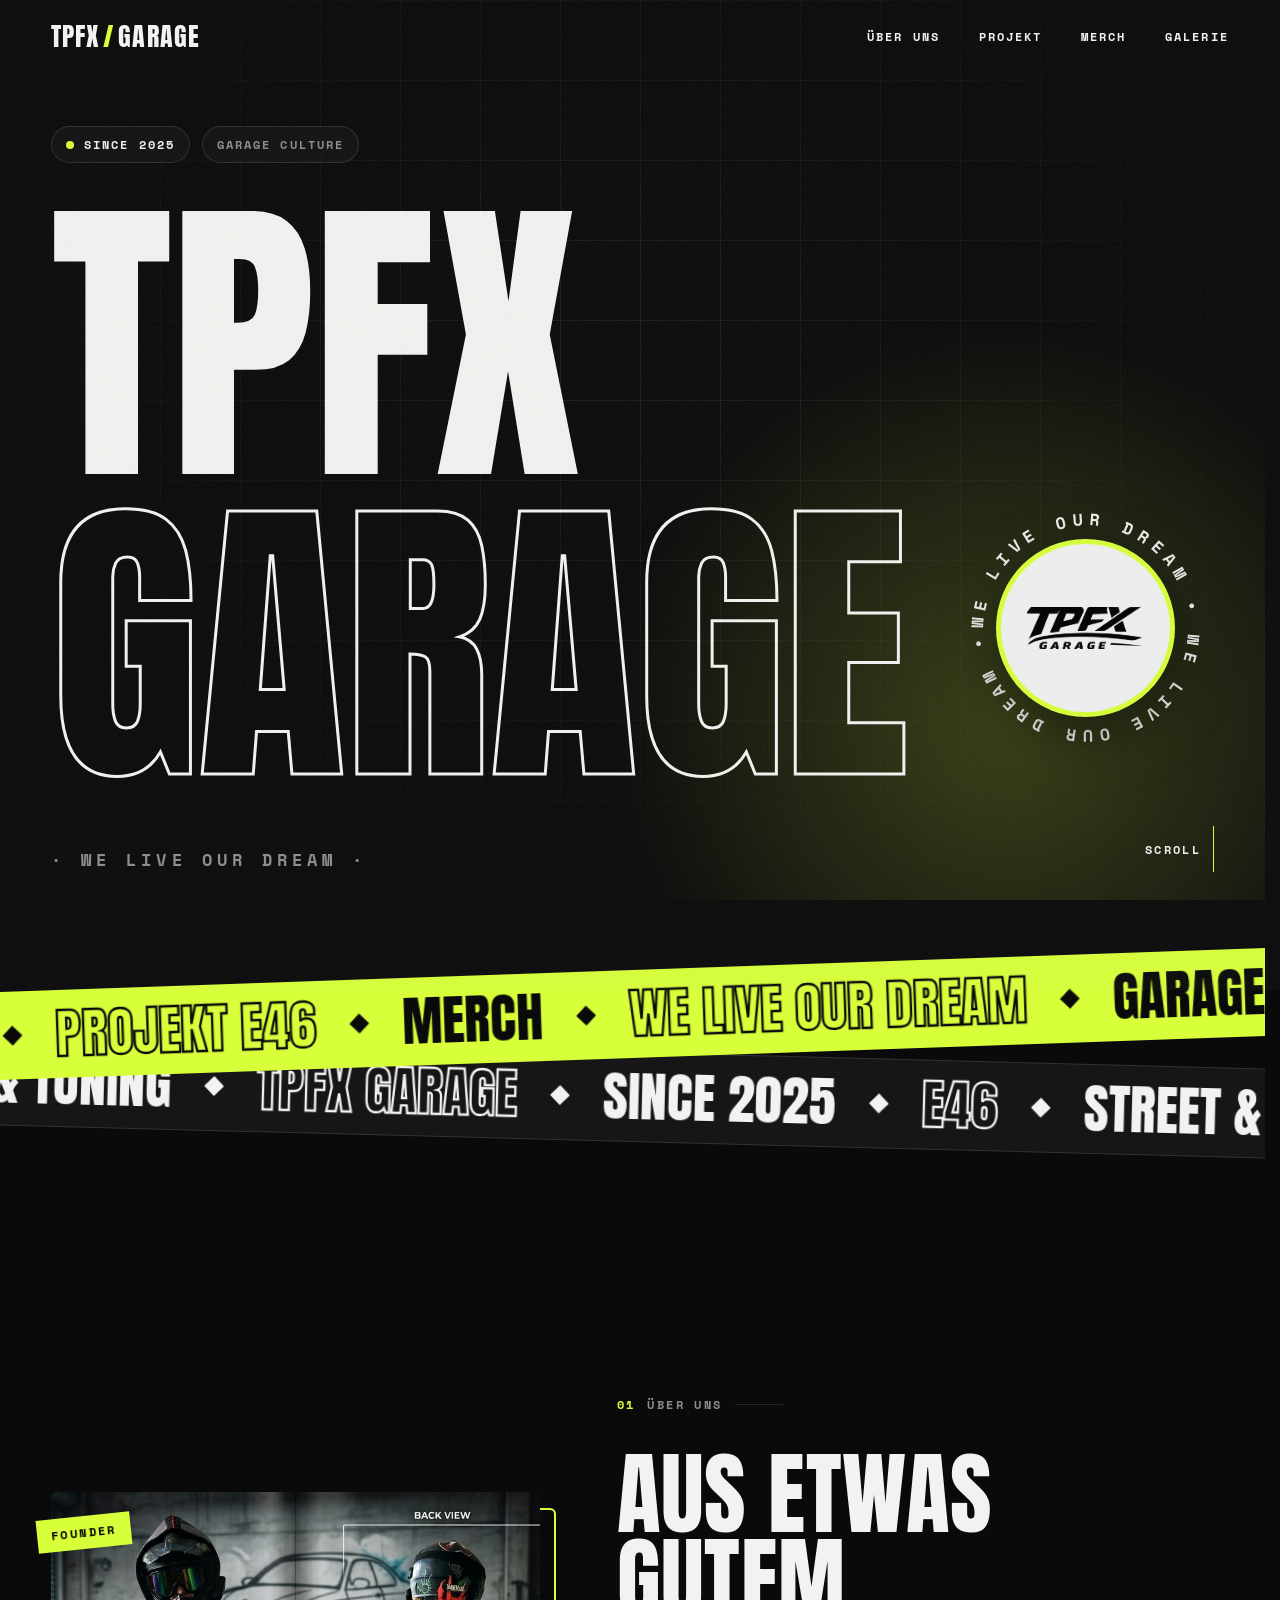
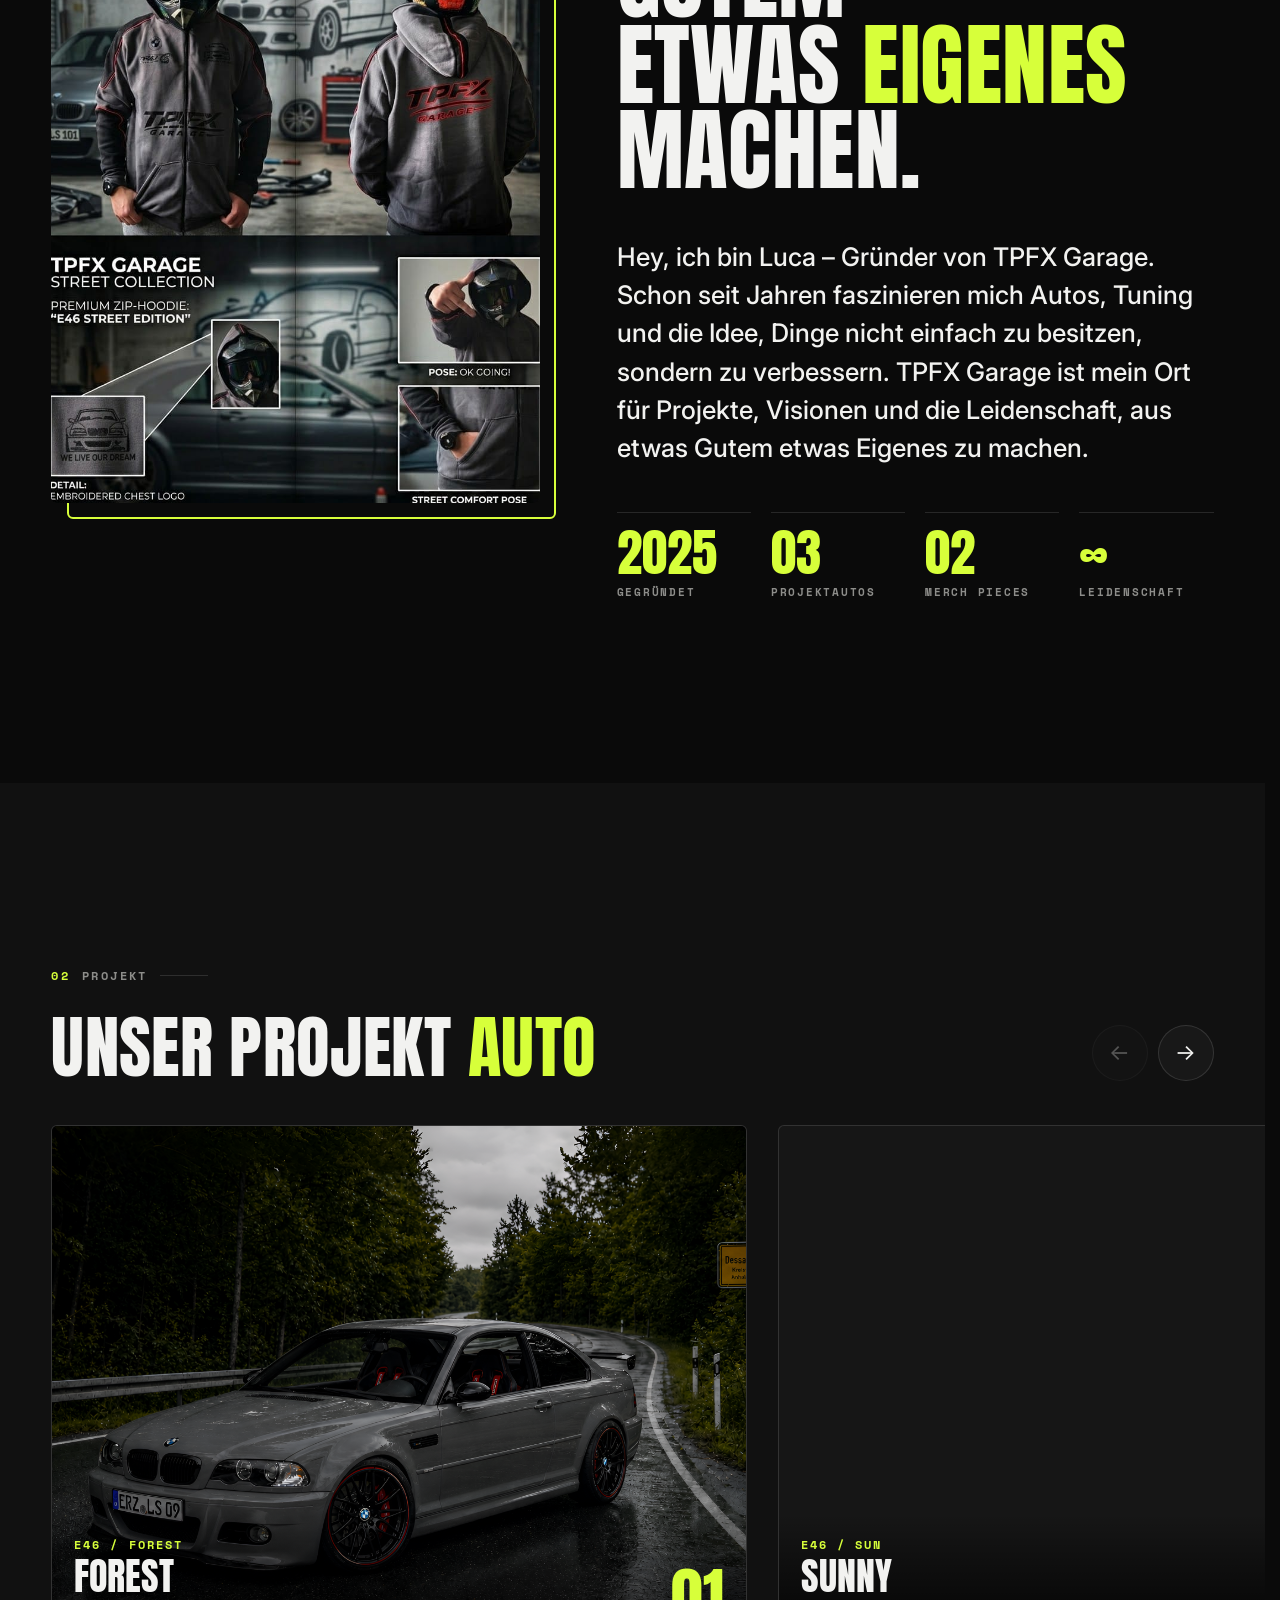
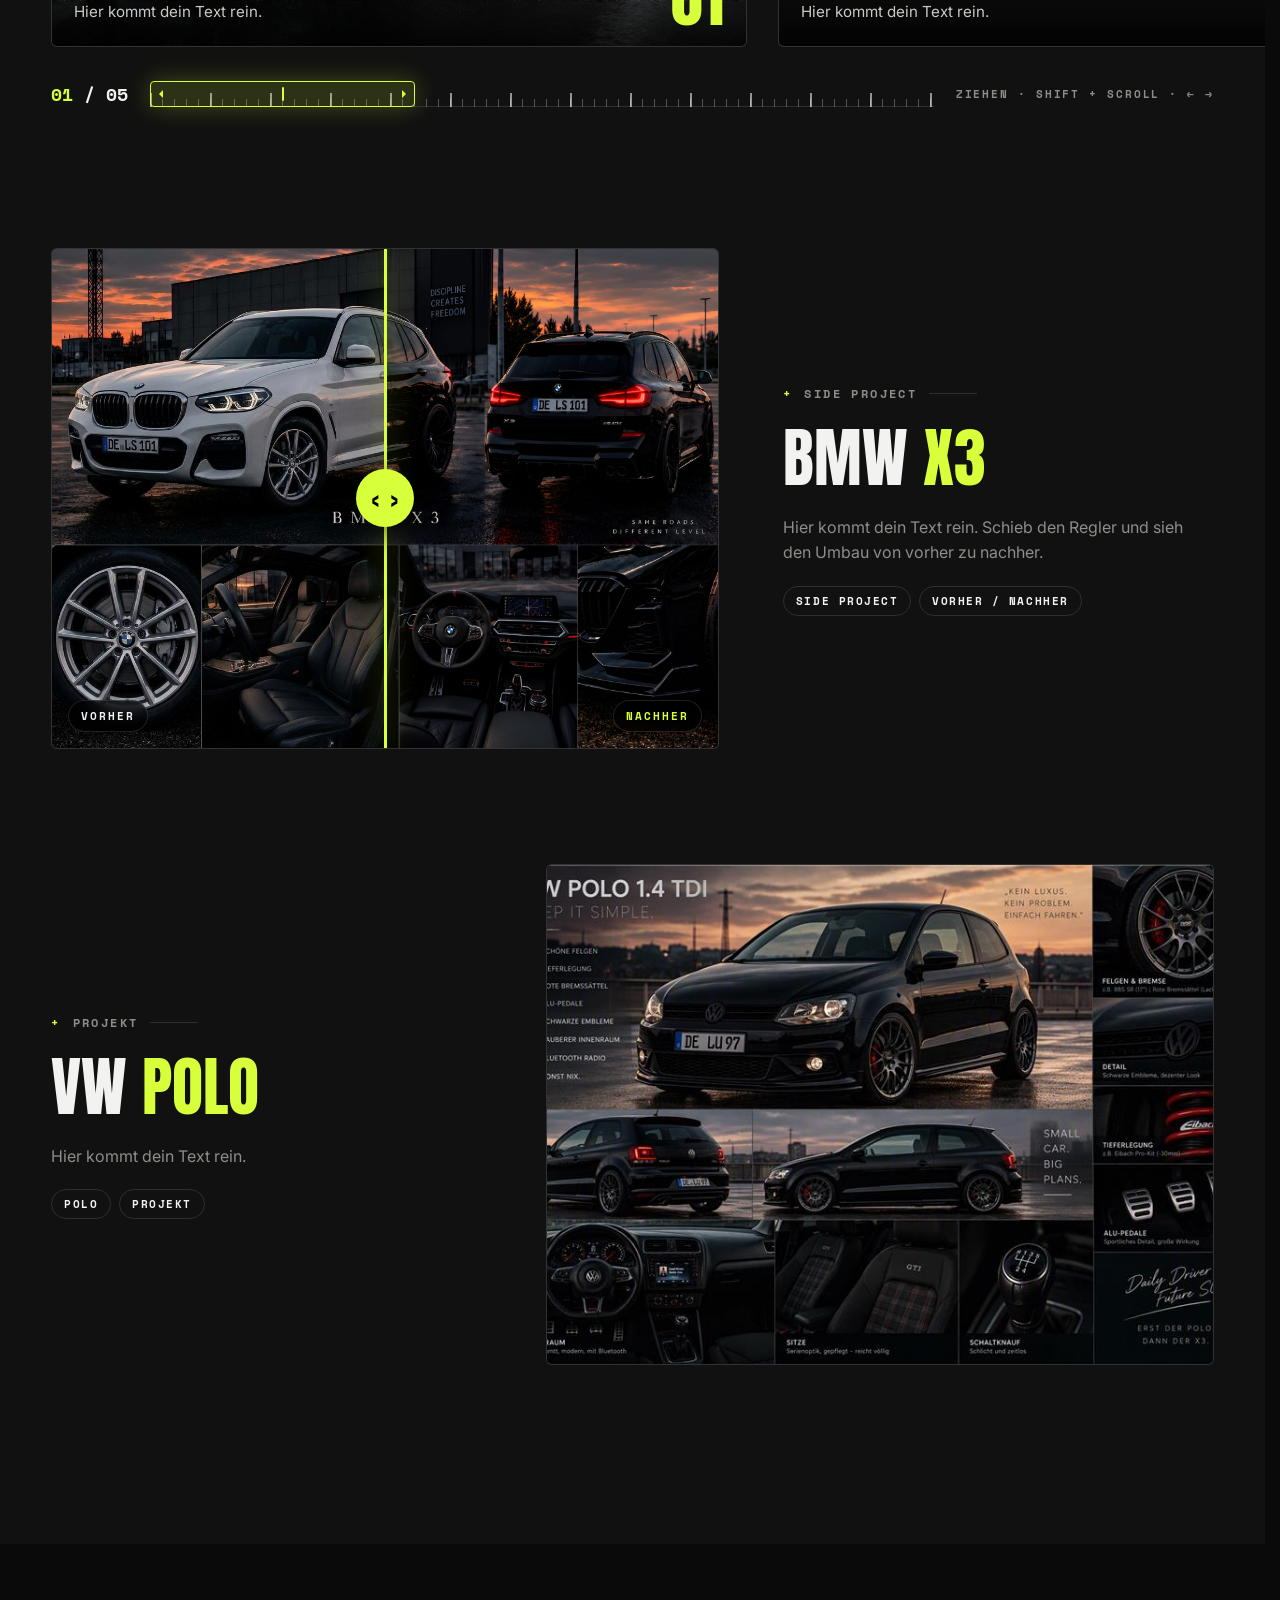
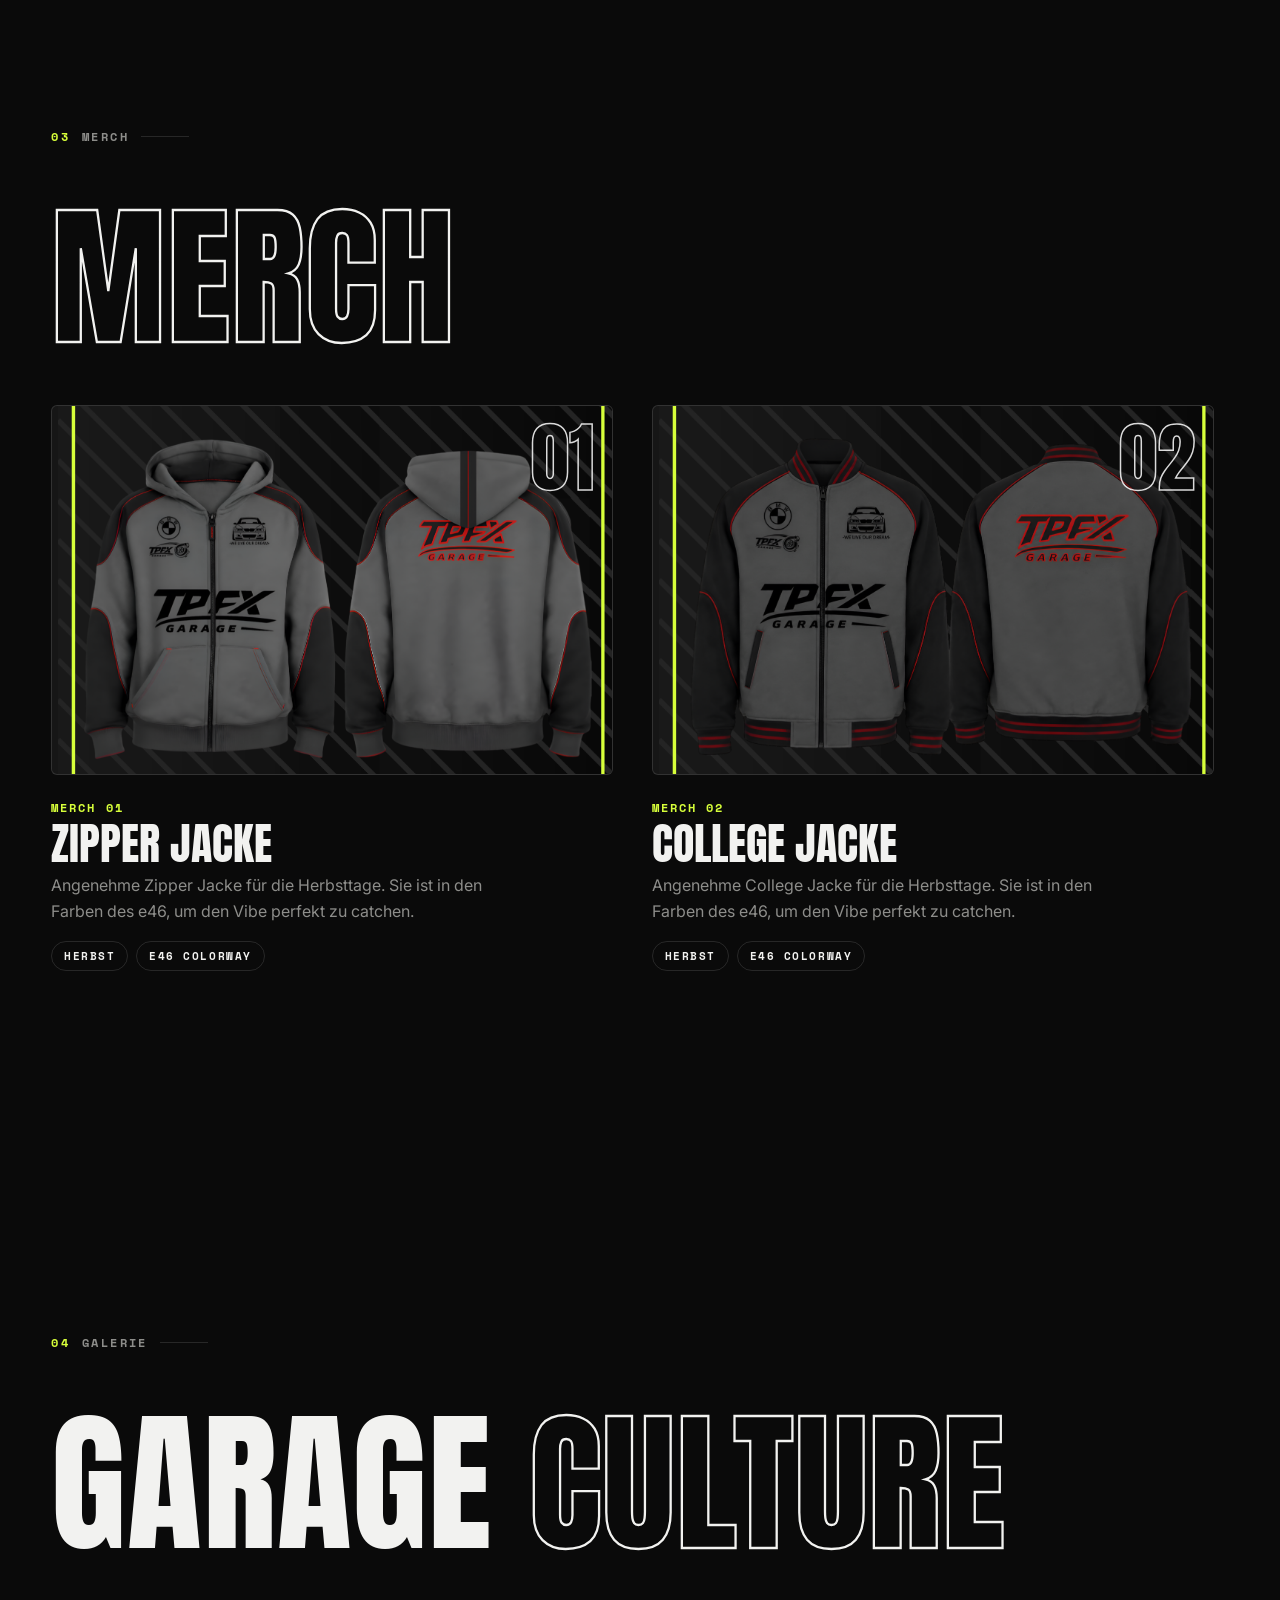
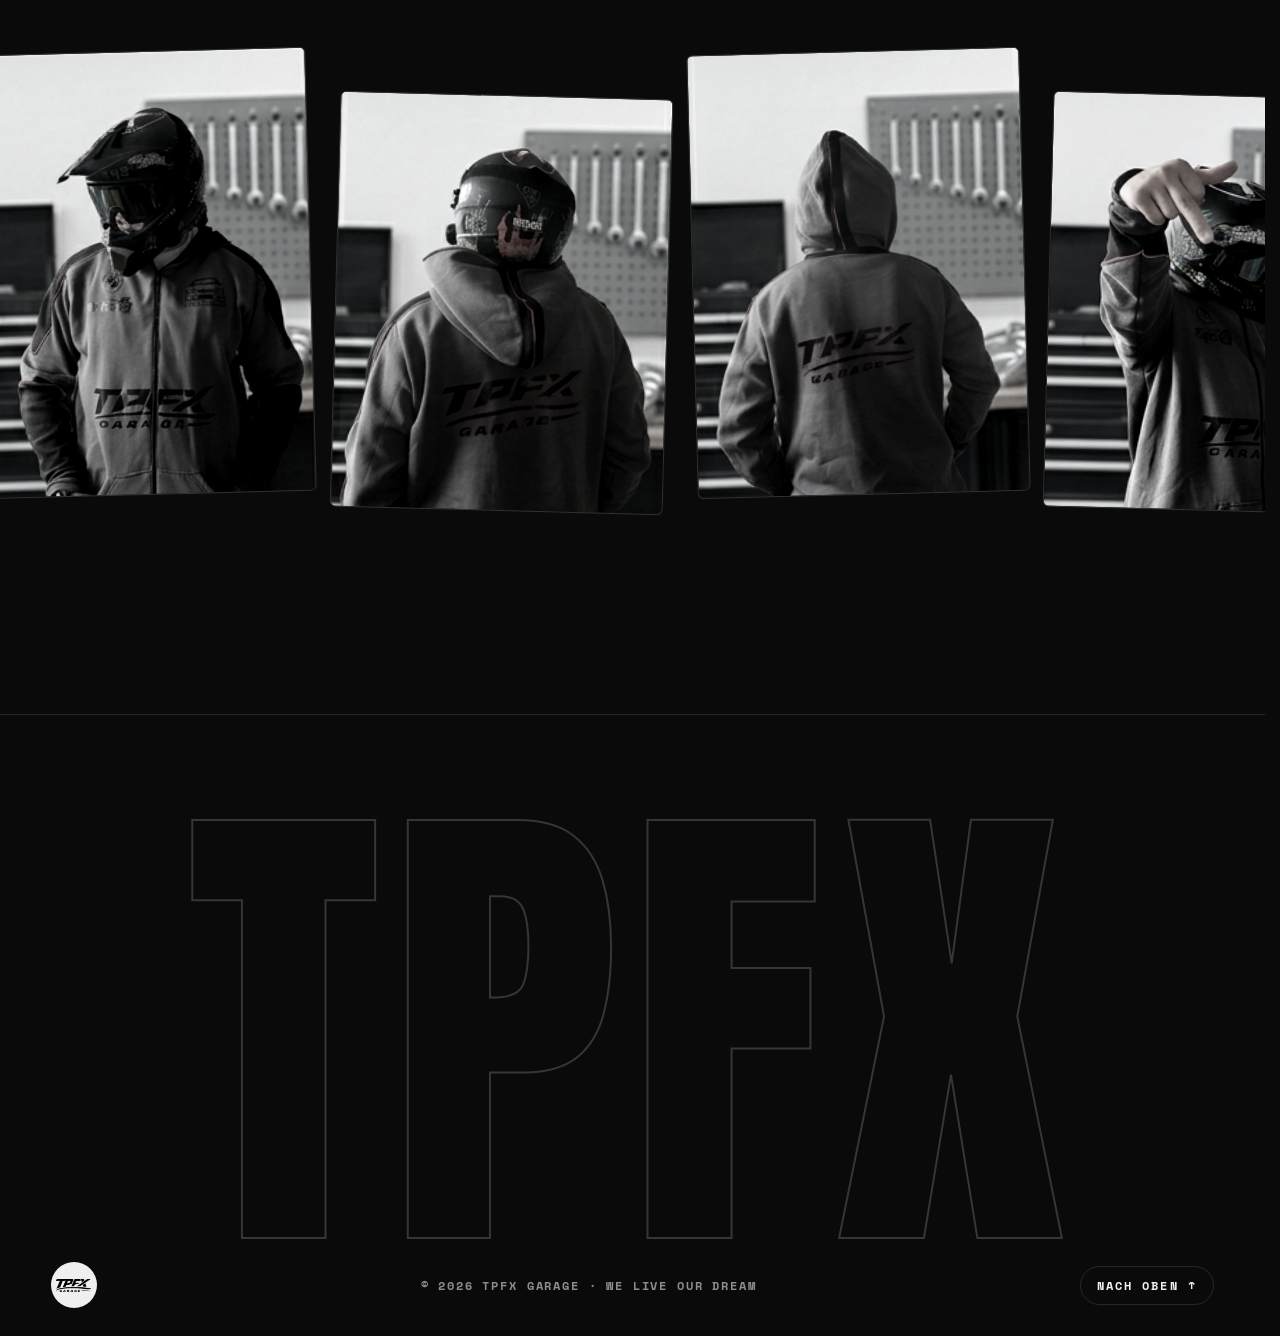
==== index.html @ 73a6168e "Add files via upload" ====
<!doctype html>
<html lang="de">
<head>
  <meta charset="utf-8">
  <meta name="viewport" content="width=device-width, initial-scale=1">
  <title>TPFX Garage</title>
  <meta name="description" content="TPFX Garage – Projektauto, Merch und Garage Culture.">
  <meta name="theme-color" content="#0a0a0a">
  <link rel="icon" href="images/TPFX_GARAGE_Black1.png">

  <script>document.documentElement.classList.add('js', 'lock');</script>
  <noscript><style>.loader{display:none!important}</style></noscript>

  <link rel="preconnect" href="https://fonts.googleapis.com">
  <link rel="preconnect" href="https://fonts.gstatic.com" crossorigin>
  <link href="https://fonts.googleapis.com/css2?family=Anton&family=Inter:wght@400;500;600;700&family=Space+Mono:wght@400;700&display=swap" rel="stylesheet">
  <link rel="stylesheet" href="style.css">
</head>
<body>

  <!-- LOADER -->
  <div class="loader" id="loader" aria-hidden="true">
    <div class="loader__inner">
      <span class="loader__word">TPFX</span>
      <span class="loader__count" id="loaderCount">00</span>
    </div>
    <div class="loader__bar"><i id="loaderBar"></i></div>
  </div>

  <div class="grain" aria-hidden="true"></div>
  <div class="scroll-progress" aria-hidden="true"><i id="scrollBar"></i></div>
  <div class="cursor" id="cursor" aria-hidden="true"><span></span></div>

  <!-- NAV -->
  <header class="nav" id="nav">
    <a class="nav__logo" href="#top">TPFX<em>/</em>Garage</a>
    <nav class="nav__links" aria-label="Hauptnavigation">
      <a href="#about">Über uns</a>
      <a href="#projekt">Projekt</a>
      <a href="#merch">Merch</a>
      <a href="#galerie">Galerie</a>
    </nav>
    <button class="nav__burger" id="burger" type="button" aria-label="Menü" aria-expanded="false">
      <span></span><span></span>
    </button>
  </header>

  <div class="menu" id="menu" aria-hidden="true">
    <a href="#about">Über uns</a>
    <a href="#projekt">Projekt</a>
    <a href="#merch">Merch</a>
    <a href="#galerie">Galerie</a>
  </div>

  <main>

    <!-- HERO -->
    <section class="hero" id="top">
      <div class="hero__bg" aria-hidden="true">
        <div class="hero__glow"></div>
        <div class="hero__grid"></div>
      </div>

      <div class="hero__top" data-in style="--d:.0">
        <span class="tag"><i></i>Since 2025</span>
        <span class="tag tag--ghost">Garage Culture</span>
      </div>

      <h1 class="hero__title" aria-label="TPFX Garage">
        <span class="line"><span class="word" data-split>TPFX</span></span>
        <span class="line line--outline"><span class="word" data-split>Garage</span></span>
      </h1>

      <div class="hero__badge" data-in style="--d:.35">
        <div class="hero__ring" aria-hidden="true">
          <svg viewBox="0 0 200 200">
            <defs><path id="circ" d="M100,100 m-80,0 a80,80 0 1,1 160,0 a80,80 0 1,1 -160,0"/></defs>
            <text><textPath href="#circ" textLength="496" lengthAdjust="spacing">WE LIVE OUR DREAM • WE LIVE OUR DREAM • </textPath></text>
          </svg>
        </div>
        <div class="hero__logo"><img src="images/TPFX_GARAGE_Black1.png" alt="TPFX Garage Logo"></div>
      </div>

      <div class="hero__bottom" data-in style="--d:.5">
        <p class="hero__sub">· We live our dream ·</p>
        <a class="hero__scroll" href="#about"><span>Scroll</span><i></i></a>
      </div>
    </section>

    <!-- TEXT BANDS -->
    <section class="bands" aria-hidden="true">
      <div class="band band--a">
        <div class="mq" data-mq data-speed="1.1" data-dir="-1">
          <div class="mq__track"><div class="mq__group">
            <span>Garage Culture</span><i></i><span class="o">Projekt E46</span><i></i><span>Merch</span><i></i><span class="o">We live our dream</span><i></i>
          </div></div>
        </div>
      </div>
      <div class="band band--b">
        <div class="mq" data-mq data-speed="0.9" data-dir="1">
          <div class="mq__track"><div class="mq__group">
            <span class="o">TPFX Garage</span><i></i><span>Since 2025</span><i></i><span class="o">E46</span><i></i><span>Street &amp; Tuning</span><i></i>
          </div></div>
        </div>
      </div>
    </section>

    <!-- ABOUT -->
    <section class="section about" id="about">
      <div class="wrap about__grid">
        <div class="about__media reveal">
          <div class="about__img clip">
            <img src="images/AI-Profil.jpg" class="lb" data-group="about" alt="Founder Luca S." data-parallax>
          </div>
          <span class="about__sticker">Founder</span>
        </div>

        <div class="about__text">
          <p class="eyebrow reveal"><span>01</span> Über uns</p>
          <h2 class="title reveal">Aus etwas Gutem<br>etwas <em>Eigenes</em> machen.</h2>
          <p class="lead" data-words>Hey, ich bin Luca – Gründer von TPFX Garage. Schon seit Jahren faszinieren mich Autos, Tuning und die Idee, Dinge nicht einfach zu besitzen, sondern zu verbessern. TPFX Garage ist mein Ort für Projekte, Visionen und die Leidenschaft, aus etwas Gutem etwas Eigenes zu machen.</p>

          <div class="stats reveal" data-stagger id="stats">
            <div><b data-count="2025">2025</b><span>Gegründet</span></div>
            <div><b data-count="3" data-pad="2">03</b><span>Projektautos</span></div>
            <div><b data-count="2" data-pad="2">02</b><span>Merch Pieces</span></div>
            <div><b>∞</b><span>Leidenschaft</span></div>
          </div>
        </div>
      </div>
    </section>

    <!-- PROJEKTE -->
    <section class="section proj" id="projekt">
      <div class="proj__block" data-hs>
        <div class="wrap hs__head">
          <div>
            <p class="eyebrow"><span>02</span> Projekt</p>
            <h2 class="title title--hs">Unser Projekt <em>Auto</em></h2>
          </div>
          <div class="hs__ctrl">
            <button type="button" class="hs__btn" data-hs-prev aria-label="Zurück">←</button>
            <button type="button" class="hs__btn" data-hs-next aria-label="Weiter">→</button>
          </div>
        </div>

        <div class="hs__viewport" tabindex="0" aria-label="E46 Bilder – mit Pfeiltasten, Shift + Scrollen oder Ziehen bewegen">
          <div class="hs__track">
          <article class="hcard">
            <img class="lb" data-group="projekt" src="images/e46_Original.png" alt="E46 Forest" decoding="async" draggable="false">
            <div class="hcard__ov"><div><p class="kicker">E46 / Forest</p><h3>Forest</h3><p>Hier kommt dein Text rein.</p></div><span class="hcard__no">01</span></div>
          </article>
          <article class="hcard">
            <img class="lb" data-group="projekt" src="images/e46_Sunny.png" alt="E46 Sun" decoding="async" draggable="false">
            <div class="hcard__ov"><div><p class="kicker">E46 / Sun</p><h3>Sunny</h3><p>Hier kommt dein Text rein.</p></div><span class="hcard__no">02</span></div>
          </article>
          <article class="hcard">
            <img class="lb" data-group="projekt" src="images/e46_Profil.png" alt="E46 Perspective" decoding="async" draggable="false">
            <div class="hcard__ov"><div><p class="kicker">E46 / Perspective</p><h3>Perspektive</h3><p>Hier kommt dein Text rein.</p></div><span class="hcard__no">03</span></div>
          </article>
          <article class="hcard">
            <img class="lb" data-group="projekt" src="images/e46_04.png" alt="E46 Detail 04" decoding="async" draggable="false">
            <div class="hcard__ov"><div><p class="kicker">E46 / Detail</p><h3>Cinematic Image</h3><p>Cooles dynamisches Bild des E46</p></div><span class="hcard__no">04</span></div>
          </article>
          <article class="hcard">
            <img class="lb" data-group="projekt" src="images/e46_05.png" alt="E46 Detail 05" decoding="async" draggable="false">
            <div class="hcard__ov"><div><p class="kicker">E46 / Detail</p><h3>Detail II</h3><p>Hier kommt dein Text rein.</p></div><span class="hcard__no">05</span></div>
          </article>
          </div>
        </div>

        <div class="wrap">
          <div class="hs__rail" data-hs-rail>
            <span class="hs__num"><b data-hs-now>01</b> / <span data-hs-total>05</span></span>
            <div class="hs__bar" role="scrollbar" aria-label="Scroll-Position" aria-orientation="horizontal">
              <div class="hs__thumb" data-hs-thumb><i></i></div>
            </div>
            <span class="hs__hint">Ziehen · Shift + Scroll · ← →</span>
          </div>
        </div>
      </div>

      <div class="wrap">
        <article class="car reveal">
          <div class="car__media cmp" data-cmp role="slider" tabindex="0" aria-label="BMW X3 Vorher / Nachher" aria-valuemin="0" aria-valuemax="100" aria-valuenow="50">
            <img class="cmp__img" src="images/x3_neu.png" alt="BMW X3 – neue Version" draggable="false">
            <div class="cmp__old"><img src="images/x3_alt.png" alt="BMW X3 – alte Version" draggable="false"></div>
            <span class="cmp__tag cmp__tag--l">Vorher</span>
            <span class="cmp__tag cmp__tag--r">Nachher</span>
            <div class="cmp__bar"><span class="cmp__knob"><b>‹</b><b>›</b></span></div>
          </div>
          <div class="car__info">
            <p class="eyebrow"><span>+</span> Side Project</p>
            <h3 class="car__title">BMW <em>X3</em></h3>
            <p>Hier kommt dein Text rein. Schieb den Regler und sieh den Umbau von vorher zu nachher.</p>
            <div class="chips"><span>Side Project</span><span>Vorher / Nachher</span></div>
          </div>
        </article>

        <article class="car car--rev reveal">
          <div class="car__media car__media--img">
            <img class="lb" data-group="polo" src="images/polo.png" alt="VW Polo" decoding="async">
          </div>
          <div class="car__info">
            <p class="eyebrow"><span>+</span> Projekt</p>
            <h3 class="car__title">VW <em>Polo</em></h3>
            <p>Hier kommt dein Text rein.</p>
            <div class="chips"><span>Polo</span><span>Projekt</span></div>
          </div>
        </article>
      </div>
    </section>

    <!-- MERCH -->
    <section class="section merch" id="merch">
      <div class="wrap">
        <div class="sec-head">
          <p class="eyebrow reveal"><span>03</span> Merch</p>
          <h2 class="title title--xl reveal"><span class="o">Merch</span></h2>
        </div>

        <div class="products" data-stagger>
          <article class="product reveal">
            <div class="product__tilt">
              <div class="product__media product__media--jacket">
                <img class="p-img lb" data-group="merch" src="images/JACKE.png" alt="Zipper Jacke – Vorder- und Rückseite">
                <span class="product__no" aria-hidden="true">01</span>
              </div>
            </div>
            <div class="product__info">
              <p class="kicker">Merch 01</p>
              <h3>Zipper Jacke</h3>
              <p>Angenehme Zipper Jacke für die Herbsttage. Sie ist in den Farben des e46, um den Vibe perfekt zu catchen.</p>
              <div class="chips"><span>Herbst</span><span>E46 Colorway</span></div>
            </div>
          </article>

          <article class="product reveal">
            <div class="product__tilt">
              <div class="product__media product__media--jacket">
                <img class="p-img lb" data-group="merch" src="images/JACKE_college.png" alt="College Jacke – Vorder- und Rückseite">
                <span class="product__no" aria-hidden="true">02</span>
              </div>
            </div>
            <div class="product__info">
              <p class="kicker">Merch 02</p>
              <h3>College Jacke</h3>
              <p>Angenehme College Jacke für die Herbsttage. Sie ist in den Farben des e46, um den Vibe perfekt zu catchen.</p>
              <div class="chips"><span>Herbst</span><span>E46 Colorway</span></div>
            </div>
          </article>
        </div>
      </div>
    </section>

    <!-- GALERIE / BILDERKETTE -->
    <section class="section strip" id="galerie">
      <div class="wrap sec-head">
        <p class="eyebrow reveal"><span>04</span> Galerie</p>
        <h2 class="title title--xl reveal">Garage <span class="o">Culture</span></h2>
      </div>

      <div class="mq mq--gallery" data-mq data-speed="1.1" data-dir="-1" data-always>
        <div class="mq__track"><div class="mq__group">
          <figure class="shot"><img class="lb" data-group="kette" src="images/e46_Front.png" alt="E46 Front"></figure>
          <figure class="shot"><img class="lb" data-group="kette" src="images/e46_Side.png" alt="E46 Side"></figure>
          <figure class="shot"><img class="lb" data-group="kette" src="images/kette_3.png" alt="Galerie 3"></figure>
          <figure class="shot"><img class="lb" data-group="kette" src="images/kette_4.png" alt="Galerie 4"></figure>
          <figure class="shot"><img class="lb" data-group="kette" src="images/kette_5.png" alt="Galerie 5"></figure>
        </div></div>
      </div>
    </section>

  </main>

  <footer class="footer">
    <div class="footer__big" aria-hidden="true">TPFX</div>
    <div class="wrap footer__row">
      <div class="footer__logo"><img src="images/TPFX_Garage_Black.png" alt="TPFX Garage"></div>
      <p>© 2026 TPFX Garage · We live our dream</p>
      <a href="#top" class="to-top">Nach oben ↑</a>
    </div>
  </footer>

  <!-- LIGHTBOX -->
  <div class="lightbox" id="lightbox" aria-hidden="true">
    <div class="lightbox__backdrop" data-lb-close></div>
    <button class="lightbox__close" id="lbClose" type="button" aria-label="Schließen" data-lb-close>×</button>
    <button class="lightbox__nav lightbox__nav--prev" id="lbPrev" type="button" aria-label="Vorheriges Bild">←</button>
    <button class="lightbox__nav lightbox__nav--next" id="lbNext" type="button" aria-label="Nächstes Bild">→</button>
    <div class="lightbox__stage" id="lbStage" role="dialog" aria-modal="true" aria-label="Bildvorschau">
      <img class="lightbox__img" id="lbImg" src="" alt="">
      <div class="lightbox__meta"><span id="lbCap"></span><span id="lbCnt"></span></div>
    </div>
  </div>

  <script src="script.js"></script>
</body>
</html>
---- style.css ----
/* ==========================================================
   TPFX Garage – style.css
   Akzentfarbe ändern: --accent unten anpassen
   ========================================================== */
:root {
  --bg: #0a0a0a;
  --bg2: #111111;
  --surface: #161616;
  --line: rgba(255, 255, 255, .12);
  --text: #f2f2f0;
  --muted: #8d8d8a;
  --accent: #d7ff3a;

  --font-display: 'Anton', Impact, 'Haettenschweiler', 'Arial Narrow Bold', sans-serif;
  --font-body: 'Inter', system-ui, -apple-system, 'Segoe UI', sans-serif;
  --font-mono: 'Space Mono', ui-monospace, Menlo, Consolas, monospace;

  --gutter: clamp(18px, 4vw, 56px);
  --max: 1320px;
  --ease: cubic-bezier(.22, 1, .36, 1);
}

*, *::before, *::after { box-sizing: border-box; }

html { scroll-behavior: smooth; scrollbar-gutter: stable; -webkit-text-size-adjust: 100%; }
html.lock { overflow: hidden; }

body {
  margin: 0;
  background: var(--bg);
  color: var(--text);
  font-family: var(--font-body);
  line-height: 1.6;
  overflow-x: hidden;
  overflow-x: clip;
  -webkit-font-smoothing: antialiased;
}

img { display: block; max-width: 100%; }
a { color: inherit; text-decoration: none; }
button { font: inherit; color: inherit; background: none; border: 0; padding: 0; cursor: pointer; }
::selection { background: var(--accent); color: #000; }
section[id] { scroll-margin-top: 40px; }

.wrap { width: min(var(--max), calc(100% - 2 * var(--gutter))); margin-inline: auto; }
.section { padding: clamp(90px, 14vw, 200px) 0; position: relative; }

/* ---------- Typo-Bausteine ---------- */
.eyebrow {
  display: inline-flex; align-items: center; gap: 12px; margin: 0;
  font: 700 .75rem var(--font-mono); letter-spacing: .2em; text-transform: uppercase; color: var(--muted);
}
.eyebrow span { color: var(--accent); }
.eyebrow::after { content: ""; width: 48px; height: 1px; background: var(--line); }

.title {
  margin: .4em 0 .5em;
  font-family: var(--font-display); font-weight: 400; text-transform: uppercase;
  font-size: clamp(2.6rem, 7vw, 6rem); line-height: .95; letter-spacing: .005em;
}
.title em { font-style: normal; color: var(--accent); }
.title--xl { font-size: clamp(3.6rem, 12vw, 11rem); line-height: .88; }
.title--hs { font-size: clamp(2.2rem, 5.4vw, 5rem); margin-bottom: 0; }
.o { -webkit-text-stroke: clamp(1.5px, .18vw, 2.5px) var(--text); color: transparent; }

.kicker {
  margin: 0; font: 700 .72rem var(--font-mono); letter-spacing: .18em; text-transform: uppercase; color: var(--accent);
}

/* ---------- Loader ---------- */
.loader {
  position: fixed; inset: 0; z-index: 500; background: #050505;
  display: grid; place-items: center;
  transition: transform 1s var(--ease) .1s;
}
.loader.done { transform: translateY(-100%); }
.loader__inner { display: flex; align-items: flex-end; gap: 18px; }
.loader__word {
  font-family: var(--font-display); text-transform: uppercase; line-height: .85;
  font-size: clamp(5rem, 22vw, 16rem); letter-spacing: .01em;
}
.loader__count { font: 700 1rem var(--font-mono); color: var(--accent); padding-bottom: .7rem; min-width: 3ch; }
.loader__bar { position: absolute; left: 0; right: 0; bottom: 0; height: 6px; background: rgba(255, 255, 255, .08); }
.loader__bar i { display: block; height: 100%; background: var(--accent); transform-origin: left; transform: scaleX(0); }

/* ---------- Grain, Progress, Cursor ---------- */
.grain {
  position: fixed; inset: -10%; z-index: 90; pointer-events: none; opacity: .07;
  background-image: url("data:image/svg+xml,%3Csvg xmlns='http://www.w3.org/2000/svg' width='220' height='220'%3E%3Cfilter id='n'%3E%3CfeTurbulence type='fractalNoise' baseFrequency='.85' numOctaves='2' stitchTiles='stitch'/%3E%3C/filter%3E%3Crect width='100%25' height='100%25' filter='url(%23n)'/%3E%3C/svg%3E");
  animation: grain 1s steps(6) infinite;
}
@keyframes grain {
  0% { transform: translate(0, 0); } 20% { transform: translate(-3%, 2%); }
  40% { transform: translate(2%, -3%); } 60% { transform: translate(-2%, -1%); }
  80% { transform: translate(3%, 3%); } 100% { transform: translate(0, 0); }
}

.scroll-progress { position: fixed; top: 0; left: 0; right: 0; height: 3px; z-index: 120; pointer-events: none; }
.scroll-progress i { display: block; height: 100%; background: var(--accent); transform-origin: left; transform: scaleX(0); }

.cursor {
  position: fixed; left: 0; top: 0; z-index: 400; pointer-events: none;
  mix-blend-mode: difference; opacity: 0; transition: opacity .3s;
}
.cursor.on { opacity: 1; }
.cursor span {
  display: block; width: 34px; height: 34px; margin: -17px 0 0 -17px;
  border: 1.5px solid #fff; border-radius: 50%;
  transition: transform .35s var(--ease), background .35s;
}
.cursor.big span { transform: scale(1.9); background: #fff; }
@media (hover: none), (pointer: coarse) { .cursor { display: none; } }

/* ---------- Navigation ---------- */
.nav {
  position: fixed; inset: 0 0 auto 0; z-index: 100;
  display: flex; justify-content: space-between; align-items: center;
  padding: 16px var(--gutter);
  transition: transform .5s var(--ease), background .4s, backdrop-filter .4s;
}
.nav.is-solid {
  background: rgba(10, 10, 10, .72); border-bottom: 1px solid var(--line);
  backdrop-filter: blur(14px); -webkit-backdrop-filter: blur(14px);
}
.nav.is-hidden { transform: translateY(-100%); }
.nav__logo { font-family: var(--font-display); font-size: 1.6rem; letter-spacing: .04em; text-transform: uppercase; }
.nav__logo em { font-style: normal; color: var(--accent); margin: 0 .12em; }
.nav__links { display: flex; gap: clamp(18px, 3vw, 40px); }
.nav__links a {
  position: relative; padding: 6px 0;
  font: 700 .74rem var(--font-mono); letter-spacing: .18em; text-transform: uppercase;
}
.nav__links a::after {
  content: ""; position: absolute; left: 0; right: 0; bottom: 0; height: 2px; background: var(--accent);
  transform: scaleX(0); transform-origin: right; transition: transform .45s var(--ease);
}
.nav__links a:hover::after { transform: scaleX(1); transform-origin: left; }

.nav__burger { display: none; width: 44px; height: 44px; position: relative; z-index: 110; }
.nav__burger span {
  position: absolute; left: 10px; right: 10px; height: 2px; background: var(--text);
  transition: transform .4s var(--ease), top .4s var(--ease);
}
.nav__burger span:nth-child(1) { top: 17px; }
.nav__burger span:nth-child(2) { top: 25px; }
.nav__burger.open span:nth-child(1) { top: 21px; transform: rotate(45deg); }
.nav__burger.open span:nth-child(2) { top: 21px; transform: rotate(-45deg); }

.menu {
  position: fixed; inset: 0; z-index: 99; background: var(--bg);
  display: flex; flex-direction: column; justify-content: center; gap: 4px; padding: 0 var(--gutter);
  clip-path: circle(0 at calc(100% - 40px) 40px); pointer-events: none;
  transition: clip-path .8s var(--ease);
}
.menu.open { clip-path: circle(150% at calc(100% - 40px) 40px); pointer-events: auto; }
.menu a {
  font-family: var(--font-display); text-transform: uppercase; line-height: 1.05;
  font-size: clamp(3rem, 15vw, 6rem);
}
.menu a:hover { color: var(--accent); }

/* ---------- Hero ---------- */
.hero {
  position: relative; isolation: isolate; overflow: hidden;
  min-height: 100svh; display: flex; flex-direction: column; justify-content: space-between;
  padding: clamp(96px, 14vh, 140px) var(--gutter) 28px;
}
.hero__bg { position: absolute; inset: 0; z-index: -1; }
.hero__glow {
  position: absolute; width: 70vw; height: 70vw; max-width: 900px; max-height: 900px;
  right: -15%; bottom: -30%;
  background: radial-gradient(circle, rgba(215, 255, 58, .22), transparent 62%); filter: blur(30px);
  transform: translate3d(calc(var(--px, 0) * -40px), calc(var(--py, 0) * -30px), 0);
}
.hero__grid {
  position: absolute; inset: -80px;
  background-image:
    linear-gradient(var(--line) 1px, transparent 1px),
    linear-gradient(90deg, var(--line) 1px, transparent 1px);
  background-size: 80px 80px;
  -webkit-mask-image: radial-gradient(ellipse at 50% 40%, #000 10%, transparent 70%);
  mask-image: radial-gradient(ellipse at 50% 40%, #000 10%, transparent 70%);
  opacity: .55; animation: gridmove 12s linear infinite;
}
@keyframes gridmove { to { background-position: 80px 80px, 80px 80px; } }

.hero__top { display: flex; gap: 12px; flex-wrap: wrap; }
.tag {
  display: inline-flex; align-items: center; gap: 10px; padding: 9px 14px;
  border: 1px solid var(--line); border-radius: 999px; background: rgba(255, 255, 255, .03);
  font: 700 .72rem var(--font-mono); letter-spacing: .18em; text-transform: uppercase;
  backdrop-filter: blur(6px); -webkit-backdrop-filter: blur(6px);
}
.tag i { width: 8px; height: 8px; border-radius: 50%; background: var(--accent); animation: pulse 1.8s infinite; }
.tag--ghost { color: var(--muted); }
@keyframes pulse {
  0% { box-shadow: 0 0 0 0 rgba(215, 255, 58, .7); }
  70%, 100% { box-shadow: 0 0 0 10px rgba(215, 255, 58, 0); }
}

.hero__title {
  margin: 0; font-family: var(--font-display); font-weight: 400; text-transform: uppercase;
  font-size: clamp(4rem, min(30vw, 34vh), 22rem); letter-spacing: -.005em;
}
.hero__title .line { display: block; overflow: hidden; line-height: .92; padding-block: .03em; }
.hero__title .word { display: inline-block; }
.line--outline { -webkit-text-stroke: clamp(1.5px, .25vw, 3px) var(--text); color: transparent; }
.ch { display: inline-block; }
.js .ch {
  transform: translateY(110%);
  transition: transform 1s var(--ease) calc(var(--i) * 55ms + .35s), color .25s 0s, -webkit-text-stroke-color .25s 0s;
}
.js.loaded .ch { transform: none; }
.line--outline .ch:hover { color: var(--accent); -webkit-text-stroke-color: var(--accent); }

.hero__badge {
  position: absolute; right: var(--gutter); bottom: clamp(90px, 16vh, 160px);
  width: clamp(150px, 20vw, 290px); aspect-ratio: 1;
  transform: translate3d(calc(var(--px, 0) * 14px), calc(var(--py, 0) * 10px), 0);
}
.hero__ring { position: absolute; inset: 0; animation: spin 18s linear infinite; }
.hero__ring svg { width: 100%; height: 100%; overflow: visible; }
.hero__ring text { font: 700 13px var(--font-mono); letter-spacing: 2px; fill: var(--text); text-transform: uppercase; }
@keyframes spin { to { transform: rotate(360deg); } }
.hero__logo {
  position: absolute; inset: 17%; border-radius: 50%; background: #efefef; padding: 10%;
  box-shadow: 0 0 0 5px var(--accent), 0 20px 60px rgba(0, 0, 0, .5);
}
.hero__logo img { width: 100%; height: 100%; object-fit: contain; }

.hero__bottom { display: flex; justify-content: space-between; align-items: flex-end; gap: 20px; }
.hero__sub { margin: 0; font: 700 clamp(.8rem, 1.6vw, 1.05rem) var(--font-mono); letter-spacing: .3em; text-transform: uppercase; color: var(--muted); }
.hero__scroll { display: flex; align-items: center; gap: 12px; font: 700 .72rem var(--font-mono); letter-spacing: .2em; text-transform: uppercase; }
.hero__scroll i { position: relative; width: 1px; height: 46px; background: var(--line); overflow: hidden; }
.hero__scroll i::after { content: ""; position: absolute; inset: 0; background: var(--accent); animation: drip 1.8s var(--ease) infinite; }
@keyframes drip { 0% { transform: translateY(-100%); } 60%, 100% { transform: translateY(100%); } }

.js .hero [data-in] {
  opacity: 0; transform: translateY(24px);
  transition: opacity .9s var(--ease), transform .9s var(--ease);
  transition-delay: calc(var(--d, 0) * 1s + .9s);
}
.js.loaded .hero [data-in] { opacity: 1; transform: none; }
/* Badge behält die Parallax-Transform, daher nur Fade */
.js .hero .hero__badge[data-in] { transform: translate3d(calc(var(--px, 0) * 14px), calc(var(--py, 0) * 10px), 0); }

/* ---------- Text-Bänder & Marquee ---------- */
.bands { position: relative; padding: 70px 0; overflow: hidden; }
.band { margin: 0 -4vw; padding: 14px 0; }
.band--a { background: var(--accent); color: #0a0a0a; transform: rotate(-2deg); position: relative; z-index: 2; }
.band--a .o { -webkit-text-stroke-color: #0a0a0a; }
.band--b { background: var(--surface); border-block: 1px solid var(--line); transform: rotate(1.5deg); margin-top: -6px; }
.band .mq__group { --mq-gap: 36px; font-family: var(--font-display); text-transform: uppercase; font-size: clamp(1.8rem, 4.4vw, 3.4rem); line-height: 1.1; }
.band i { width: 14px; height: 14px; background: currentColor; transform: rotate(45deg); flex: none; }

.mq { display: flex; overflow: hidden; white-space: nowrap; user-select: none; }
.mq__track { display: flex; flex: none; will-change: transform; }
.mq__group { display: flex; flex: none; align-items: center; gap: var(--mq-gap, 40px); padding-right: var(--mq-gap, 40px); }

/* ---------- Über uns ---------- */
.about__grid { display: grid; grid-template-columns: minmax(0, .9fr) minmax(0, 1.1fr); gap: clamp(30px, 6vw, 100px); align-items: center; }
.about__media { position: relative; }
.about__media::before {
  content: ""; position: absolute; inset: 0; border: 2px solid var(--accent); border-radius: 6px;
  transform: translate(16px, 16px); z-index: 0;
}
.about__img { position: relative; z-index: 1; aspect-ratio: 4 / 5; overflow: hidden; border-radius: 6px; background: var(--surface); }
.about__img img { width: 100%; height: 116%; margin-top: -8%; object-fit: cover; cursor: zoom-in; transition: scale 1s var(--ease); }
.about__img:hover img { scale: 1.05; }
.about__sticker {
  position: absolute; z-index: 2; left: -14px; top: 24px; transform: rotate(-6deg);
  background: var(--accent); color: #000; padding: 8px 14px;
  font: 700 .75rem var(--font-mono); letter-spacing: .2em; text-transform: uppercase;
}
.lead { margin: 0 0 44px; max-width: 46ch; font-size: clamp(1.15rem, 2vw, 1.6rem); line-height: 1.5; font-weight: 500; }
.js .lead .w { opacity: .2; transition: opacity .35s; }
.js .lead .w.on { opacity: 1; }

.stats { display: grid; grid-template-columns: repeat(4, 1fr); gap: 20px; }
.stats > div { border-top: 1px solid var(--line); padding-top: 14px; }
.stats b { display: block; font-family: var(--font-display); font-weight: 400; font-size: clamp(2rem, 4vw, 3.4rem); line-height: 1; color: var(--accent); }
.stats span { font: 700 .68rem var(--font-mono); letter-spacing: .16em; text-transform: uppercase; color: var(--muted); }

/* ---------- Projekte ---------- */
.proj { background: var(--bg2); }
.proj__block { margin-bottom: clamp(80px, 11vw, 160px); }

.hs__head { display: flex; justify-content: space-between; align-items: flex-end; gap: 20px; margin-bottom: clamp(24px, 4vw, 44px); }
.hs__ctrl { display: flex; gap: 10px; }
.hs__btn {
  width: 56px; height: 56px; border-radius: 50%; border: 1px solid var(--line); font-size: 22px;
  display: grid; place-items: center; background: rgba(255, 255, 255, .03);
  transition: background .3s, color .3s, border-color .3s, transform .3s var(--ease), opacity .3s;
}
.hs__btn:hover { background: var(--accent); color: #000; border-color: var(--accent); }
.hs__btn:active { transform: scale(.92); }
.hs__btn:disabled { opacity: .3; pointer-events: none; }

.hs__viewport {
  overflow-x: auto; overflow-y: hidden; overscroll-behavior-x: contain;
  scrollbar-width: none; cursor: grab; outline: none;
  padding-inline: max(var(--gutter), calc((100% - var(--max)) / 2));
  scroll-padding-inline: max(var(--gutter), calc((100% - var(--max)) / 2));
}
.hs__viewport::-webkit-scrollbar { display: none; }
.hs__viewport.drag { cursor: grabbing; }
.hs__viewport.drag .hcard { pointer-events: none; }
.hs__viewport:focus-visible { box-shadow: inset 0 0 0 1px var(--accent); }
.hs__track { display: flex; gap: clamp(16px, 2.4vw, 34px); width: max-content; }
.hs__track::after { content: ""; flex: none; width: 1px; }

.hcard {
  position: relative; flex: none; height: min(58vh, 560px); aspect-ratio: 4 / 3; overflow: hidden;
  border-radius: 6px; background: var(--surface); border: 1px solid var(--line); cursor: inherit;
}
.hcard img { width: 100%; height: 100%; object-fit: cover; transition: scale 1s var(--ease); user-select: none; -webkit-user-drag: none; }
.hcard:hover img { scale: 1.06; }
.hcard__ov {
  position: absolute; inset: auto 0 0 0; padding: 22px; pointer-events: none;
  display: flex; justify-content: space-between; align-items: flex-end; gap: 16px;
  background: linear-gradient(transparent, rgba(0, 0, 0, .88));
}
.hcard__ov h3 { margin: 4px 0 4px; font-family: var(--font-display); font-weight: 400; font-size: clamp(1.6rem, 3vw, 2.4rem); text-transform: uppercase; line-height: 1; }
.hcard__ov p:last-child { margin: 0; color: #c9c9c6; font-size: .95rem; }
.hcard__no { font-family: var(--font-display); font-size: clamp(2.6rem, 5vw, 4.5rem); line-height: .8; color: var(--accent); }

/* Integrierte Scrollbar im Tacho-Look */
.hs__rail { display: flex; align-items: center; gap: 22px; margin-top: clamp(22px, 3vw, 34px); }
.hs__num { font: 700 1.1rem var(--font-mono); white-space: nowrap; }
.hs__num b { color: var(--accent); }
.hs__hint { font: 700 .66rem var(--font-mono); letter-spacing: .18em; text-transform: uppercase; color: var(--muted); white-space: nowrap; }
.hs__bar {
  position: relative; flex: 1; height: 26px; cursor: pointer; touch-action: none;
  background:
    repeating-linear-gradient(90deg, rgba(255, 255, 255, .28) 0 1px, transparent 1px 12px) bottom / 100% 8px no-repeat,
    repeating-linear-gradient(90deg, rgba(255, 255, 255, .55) 0 2px, transparent 2px 60px) bottom / 100% 14px no-repeat;
}
.hs__bar::before { content: ""; position: absolute; left: 0; right: 0; bottom: 0; height: 1px; background: var(--line); }
.hs__thumb {
  position: absolute; left: 0; top: 0; bottom: 0; min-width: 56px; cursor: grab;
  border-radius: 4px; background: rgba(215, 255, 58, .14); border: 1px solid var(--accent);
  box-shadow: 0 0 24px rgba(215, 255, 58, .25);
  transition: background .25s, box-shadow .25s;
}
.hs__thumb::before, .hs__thumb::after { content: ""; position: absolute; top: 50%; width: 0; height: 0; margin-top: -4px; border: 4px solid transparent; }
.hs__thumb::before { left: 8px; border-right-color: var(--accent); border-left-width: 0; }
.hs__thumb::after { right: 8px; border-left-color: var(--accent); border-right-width: 0; }
.hs__thumb i { position: absolute; left: 50%; top: 5px; bottom: 5px; width: 2px; margin-left: -1px; background: var(--accent); border-radius: 2px; }
.hs__bar:hover .hs__thumb, .hs__bar.drag .hs__thumb { background: rgba(215, 255, 58, .26); box-shadow: 0 0 34px rgba(215, 255, 58, .45); }
.hs__bar.drag .hs__thumb { cursor: grabbing; }

/* Auto-Blöcke (X3 / Polo) */
.car { display: grid; grid-template-columns: minmax(0, 1.55fr) minmax(0, 1fr); gap: clamp(28px, 5vw, 80px); align-items: center; }
.car + .car { margin-top: clamp(70px, 9vw, 140px); }
.car--rev { grid-template-columns: minmax(0, 1fr) minmax(0, 1.55fr); }
.car--rev .car__media { order: 2; }
.car__media { position: relative; aspect-ratio: 4 / 3; overflow: hidden; border-radius: 6px; border: 1px solid var(--line); background: var(--surface); }
.car__media--img img { width: 100%; height: 100%; object-fit: cover; cursor: zoom-in; transition: scale 1s var(--ease); }
.car__media--img:hover img { scale: 1.05; }
.car__title { margin: .35em 0 .4em; font-family: var(--font-display); font-weight: 400; text-transform: uppercase; font-size: clamp(2.6rem, 5vw, 4.6rem); line-height: .95; }
.car__title em { font-style: normal; color: var(--accent); }
.car__info p:not(.eyebrow) { margin: 0 0 20px; color: var(--muted); max-width: 46ch; }

/* Vorher / Nachher */
.cmp { --p: 50%; cursor: ew-resize; touch-action: pan-y; user-select: none; -webkit-user-select: none; outline: none; }
.cmp:focus-visible { box-shadow: 0 0 0 2px var(--accent); }
.cmp img { position: absolute; inset: 0; width: 100%; height: 100%; object-fit: cover; pointer-events: none; -webkit-user-drag: none; }
.cmp__old { position: absolute; inset: 0; clip-path: inset(0 calc(100% - var(--p)) 0 0); }
.cmp__bar { position: absolute; top: 0; bottom: 0; left: var(--p); width: 3px; margin-left: -1.5px; background: var(--accent); box-shadow: 0 0 26px rgba(215, 255, 58, .6); pointer-events: none; }
.cmp__knob {
  position: absolute; top: 50%; left: 50%; width: 58px; height: 58px; margin: -29px 0 0 -29px; border-radius: 50%;
  background: var(--accent); color: #000; display: flex; align-items: center; justify-content: center; gap: 4px;
  box-shadow: 0 8px 30px rgba(0, 0, 0, .55); transition: transform .3s var(--ease);
}
.cmp__knob b { font: 700 1.5rem/1 var(--font-mono); }
.cmp:hover .cmp__knob, .cmp.drag .cmp__knob { transform: scale(1.12); }
.cmp__tag {
  position: absolute; bottom: 16px; padding: 7px 12px; border-radius: 999px; pointer-events: none;
  background: rgba(0, 0, 0, .65); border: 1px solid var(--line); backdrop-filter: blur(6px); -webkit-backdrop-filter: blur(6px);
  font: 700 .68rem var(--font-mono); letter-spacing: .18em; text-transform: uppercase;
}
.cmp__tag--l { left: 16px; }
.cmp__tag--r { right: 16px; color: var(--accent); }

/* ---------- Merch ---------- */
.sec-head { margin-bottom: clamp(30px, 5vw, 60px); }
.sec-head .title { margin-bottom: 0; }
.products { display: grid; grid-template-columns: 1fr 1fr; gap: clamp(20px, 3vw, 48px); }
.product { display: flex; flex-direction: column; gap: 24px; }
.product__tilt { perspective: 1000px; }
.product__media {
  position: relative; overflow: hidden; border-radius: 6px;
  background: var(--surface); border: 1px solid var(--line); cursor: zoom-in;
  transition: transform .4s var(--ease);
}
.product__media::after {
  content: ""; position: absolute; inset: 0; pointer-events: none; opacity: 0; transition: opacity .3s;
  background: radial-gradient(circle at var(--mx, 50%) var(--my, 50%), rgba(255, 255, 255, .18), transparent 45%);
}
.product__media:hover::after { opacity: 1; }
.p-img { display: block; width: 100%; height: auto; }
/* Beide Jackenbilder im Querformat 38:25 */
.product__media--jacket { aspect-ratio: 38 / 25; }
.product__media--jacket .p-img { width: 100%; height: 100%; object-fit: cover; }
.product__no {
  position: absolute; top: 14px; right: 18px; z-index: 2; pointer-events: none;
  font-family: var(--font-display); font-size: clamp(3rem, 6vw, 5rem); line-height: 1;
  -webkit-text-stroke: 1.5px rgba(255, 255, 255, .85); color: transparent;
}
.product__info h3 { margin: 6px 0 8px; font-family: var(--font-display); font-weight: 400; text-transform: uppercase; font-size: clamp(2rem, 3.4vw, 3rem); line-height: 1; }
.product__info p:not(.kicker) { margin: 0 0 16px; color: var(--muted); max-width: 46ch; }
.chips { display: flex; flex-wrap: wrap; gap: 8px; }
.chips span { padding: 6px 12px; border: 1px solid var(--line); border-radius: 999px; font: 700 .68rem var(--font-mono); letter-spacing: .14em; text-transform: uppercase; }

/* ---------- Galerie / Bilderkette ---------- */
.strip { overflow: hidden; }
.mq--gallery .mq__group { --mq-gap: 24px; align-items: center; padding-block: 40px; }
.shot {
  position: relative; flex: none; margin: 0; width: clamp(240px, 26vw, 380px); aspect-ratio: 3 / 4;
  overflow: hidden; border-radius: 6px; border: 1px solid var(--line); background: var(--surface);
  transform: rotate(-1.5deg);
}
.shot:nth-child(even) { aspect-ratio: 4 / 5; transform: translateY(30px) rotate(1.5deg); }
.shot img { width: 100%; height: 100%; object-fit: cover; cursor: zoom-in; filter: grayscale(.85) contrast(1.08); transition: filter .5s, scale .9s var(--ease); }
.shot:hover img { filter: none; scale: 1.07; }

/* ---------- Footer ---------- */
.footer { position: relative; overflow: hidden; border-top: 1px solid var(--line); padding: clamp(60px, 10vw, 140px) 0 28px; }
.footer__big {
  text-align: center; font-family: var(--font-display); text-transform: uppercase; line-height: .78; letter-spacing: .02em;
  font-size: clamp(9rem, 38vw, 38rem); color: transparent; -webkit-text-stroke: 2px rgba(255, 255, 255, .18);
  transition: -webkit-text-stroke-color .4s; user-select: none;
}
.footer__big:hover { -webkit-text-stroke-color: var(--accent); }
.footer__row { display: flex; justify-content: space-between; align-items: center; gap: 20px; flex-wrap: wrap; margin-top: 40px; }
.footer__row p { margin: 0; font: 700 .72rem var(--font-mono); letter-spacing: .16em; text-transform: uppercase; color: var(--muted); }
.footer__logo { width: 46px; height: 46px; border-radius: 50%; background: #efefef; padding: 5px; }
.footer__logo img { width: 100%; height: 100%; object-fit: contain; }
.to-top { font: 700 .72rem var(--font-mono); letter-spacing: .18em; text-transform: uppercase; padding: 10px 16px; border: 1px solid var(--line); border-radius: 999px; transition: background .3s, color .3s; }
.to-top:hover { background: var(--accent); color: #000; border-color: var(--accent); }

/* ---------- Reveal ---------- */
.js .reveal { opacity: 0; transform: translateY(40px); transition: opacity .9s var(--ease), transform .9s var(--ease); transition-delay: var(--d, 0s); }
.js .reveal.in { opacity: 1; transform: none; }
.js .clip { clip-path: inset(0 0 100% 0); transition: clip-path 1.2s var(--ease); }
.js .clip.in { clip-path: inset(0); }
.js .about__media.reveal.in .clip { clip-path: inset(0); }

/* ---------- Lightbox ---------- */
.lightbox { position: fixed; inset: 0; z-index: 600; display: grid; place-items: center; padding: 24px; opacity: 0; pointer-events: none; transition: opacity .25s; }
.lightbox.open { opacity: 1; pointer-events: auto; }
.lightbox__backdrop { position: absolute; inset: 0; background: rgba(0, 0, 0, .92); backdrop-filter: blur(6px); -webkit-backdrop-filter: blur(6px); }
.lightbox__stage { position: relative; z-index: 1; display: flex; flex-direction: column; align-items: center; max-width: 100%; touch-action: pan-y; }
.lightbox__img { max-width: min(92vw, 1400px); max-height: 80vh; width: auto; height: auto; object-fit: contain; border-radius: 6px; box-shadow: 0 24px 70px rgba(0, 0, 0, .5); background: var(--surface); }
.lightbox__img.pop { animation: pop .45s var(--ease); }
@keyframes pop { from { opacity: 0; transform: scale(.96); } to { opacity: 1; transform: none; } }
.lightbox__meta { display: flex; justify-content: space-between; gap: 20px; width: 100%; margin-top: 14px; font: 700 .75rem var(--font-mono); letter-spacing: .14em; text-transform: uppercase; color: #cfcfcc; }
.lightbox__meta #lbCnt { color: var(--accent); }
.lightbox__close, .lightbox__nav {
  position: absolute; z-index: 2; width: 48px; height: 48px; border-radius: 50%;
  border: 1px solid rgba(255, 255, 255, .28); background: rgba(18, 18, 18, .85); color: #fff; font-size: 22px;
  display: grid; place-items: center; transition: background .3s, color .3s, transform .3s var(--ease);
}
.lightbox__close { top: 18px; right: 18px; font-size: 28px; }
.lightbox__nav { top: 50%; margin-top: -24px; }
.lightbox__nav--prev { left: 18px; }
.lightbox__nav--next { right: 18px; }
.lightbox__close:hover, .lightbox__nav:hover { background: var(--accent); color: #000; }
.lightbox.single .lightbox__nav { display: none; }

/* ---------- Responsive ---------- */
@media (max-width: 980px) {
  .about__grid { grid-template-columns: 1fr; }
  .about__media { max-width: 520px; }
  .products { grid-template-columns: 1fr; }
}

@media (max-width: 800px) {
  .nav__links { display: none; }
  .nav__burger { display: block; }

  .hero__badge { position: relative; right: auto; bottom: auto; align-self: flex-end; margin: 18px 0 0 auto; width: clamp(130px, 38vw, 190px); }

  .hcard { height: auto; width: 78vw; aspect-ratio: 4 / 5; }
  .hs__btn { width: 46px; height: 46px; }
  .hs__hint { display: none; }
  .hs__viewport { scroll-snap-type: x mandatory; }
  .hcard { scroll-snap-align: center; }
  .car, .car--rev { grid-template-columns: 1fr; }
  .car--rev .car__media { order: 0; }

  .stats { grid-template-columns: repeat(2, 1fr); }
  .lightbox__nav { top: auto; bottom: 22px; margin-top: 0; }
  .lightbox__nav--prev { left: calc(50% - 60px); }
  .lightbox__nav--next { right: calc(50% - 60px); }
  .lightbox__img { max-height: 70vh; }
}

@media (prefers-reduced-motion: reduce) {
  *, *::before, *::after { animation-duration: .01ms !important; animation-iteration-count: 1 !important; transition-duration: .01ms !important; transition-delay: 0s !important; scroll-behavior: auto !important; }
  .mq:not(.mq--gallery) { overflow-x: auto; }
  .grain { display: none; }
}
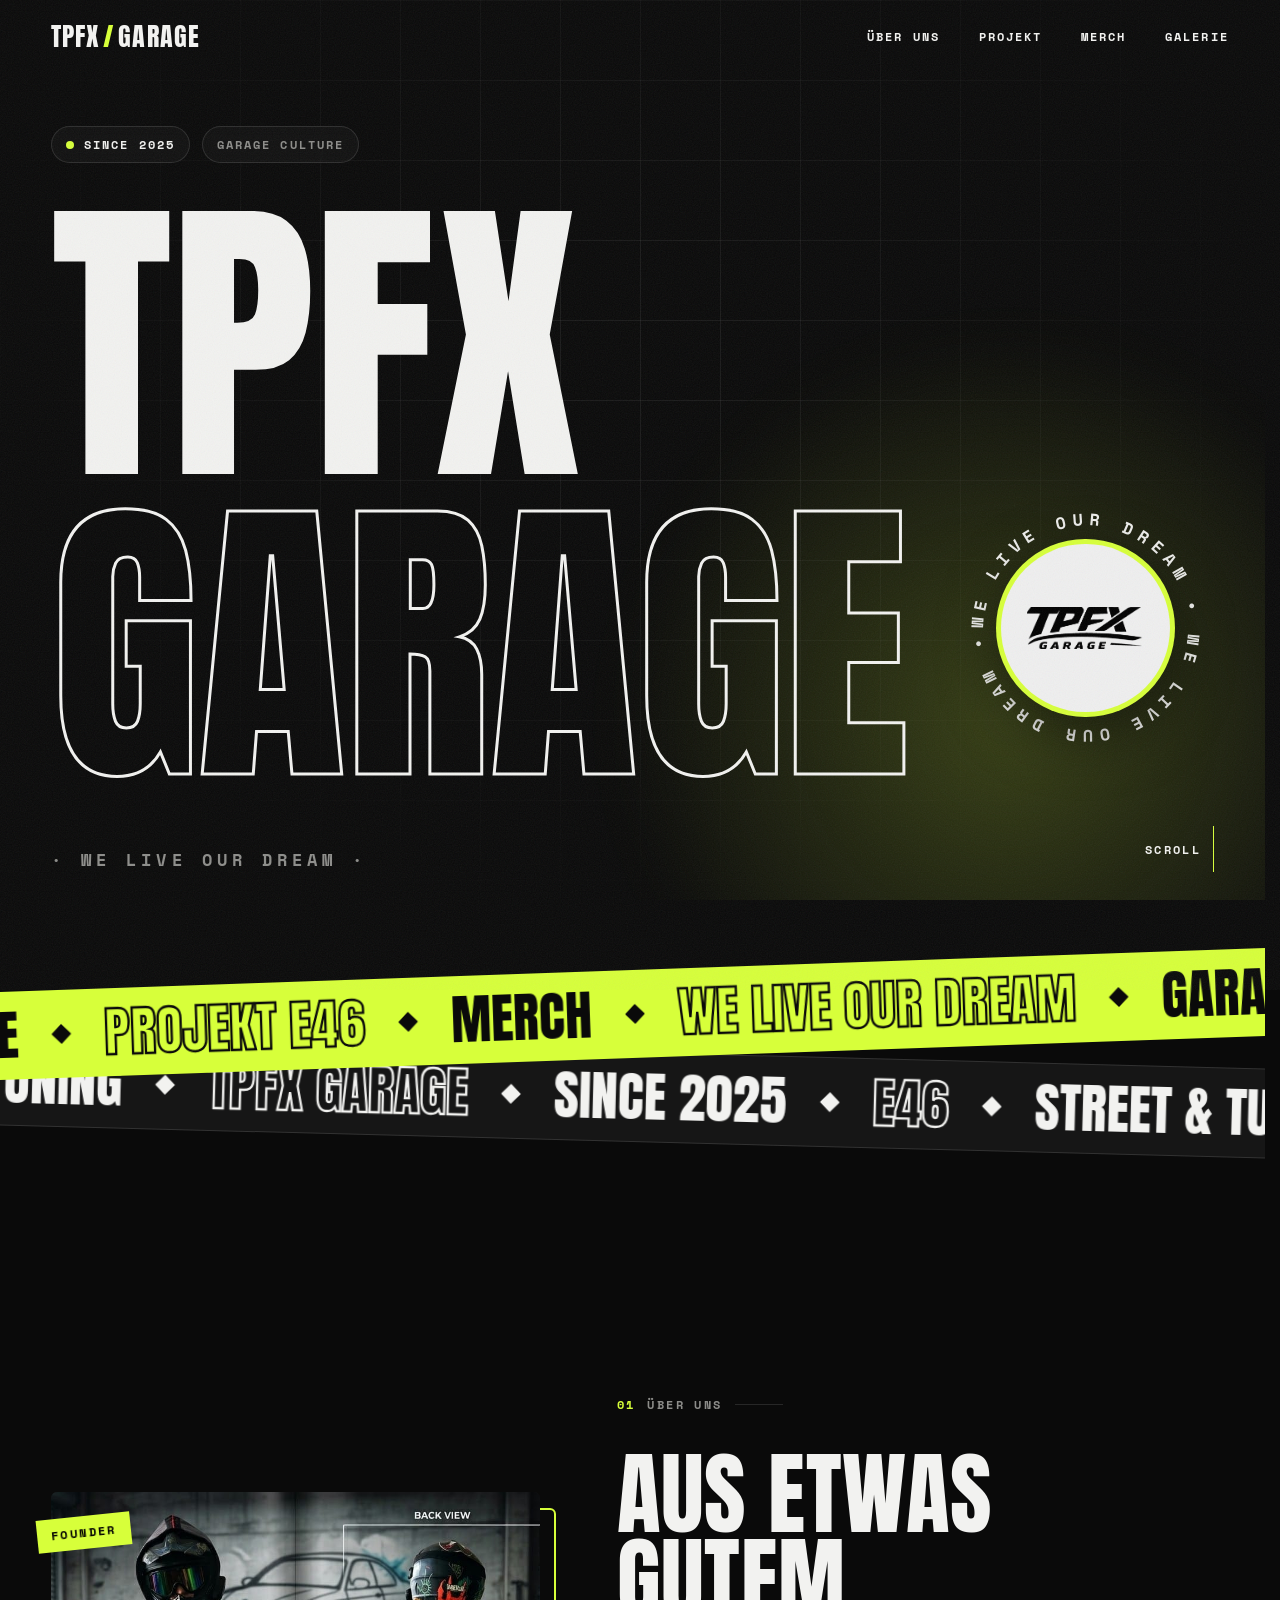
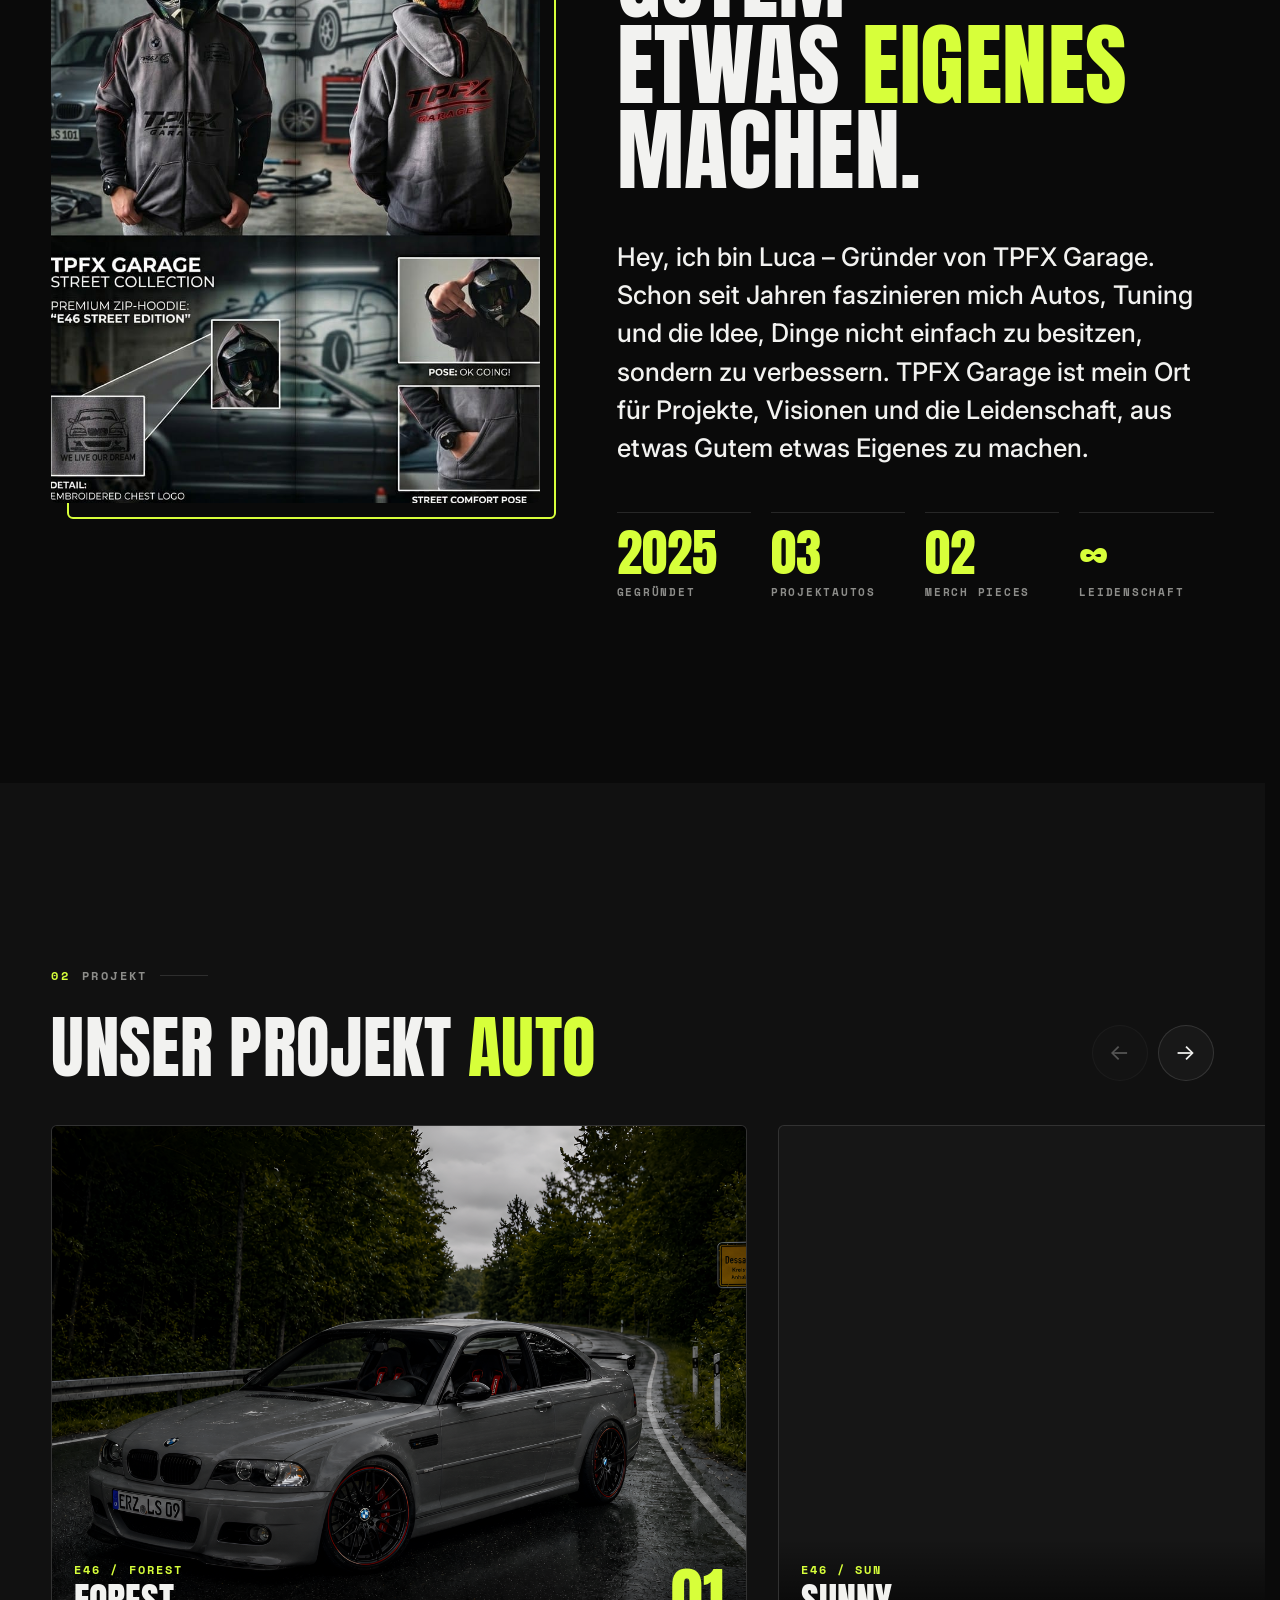
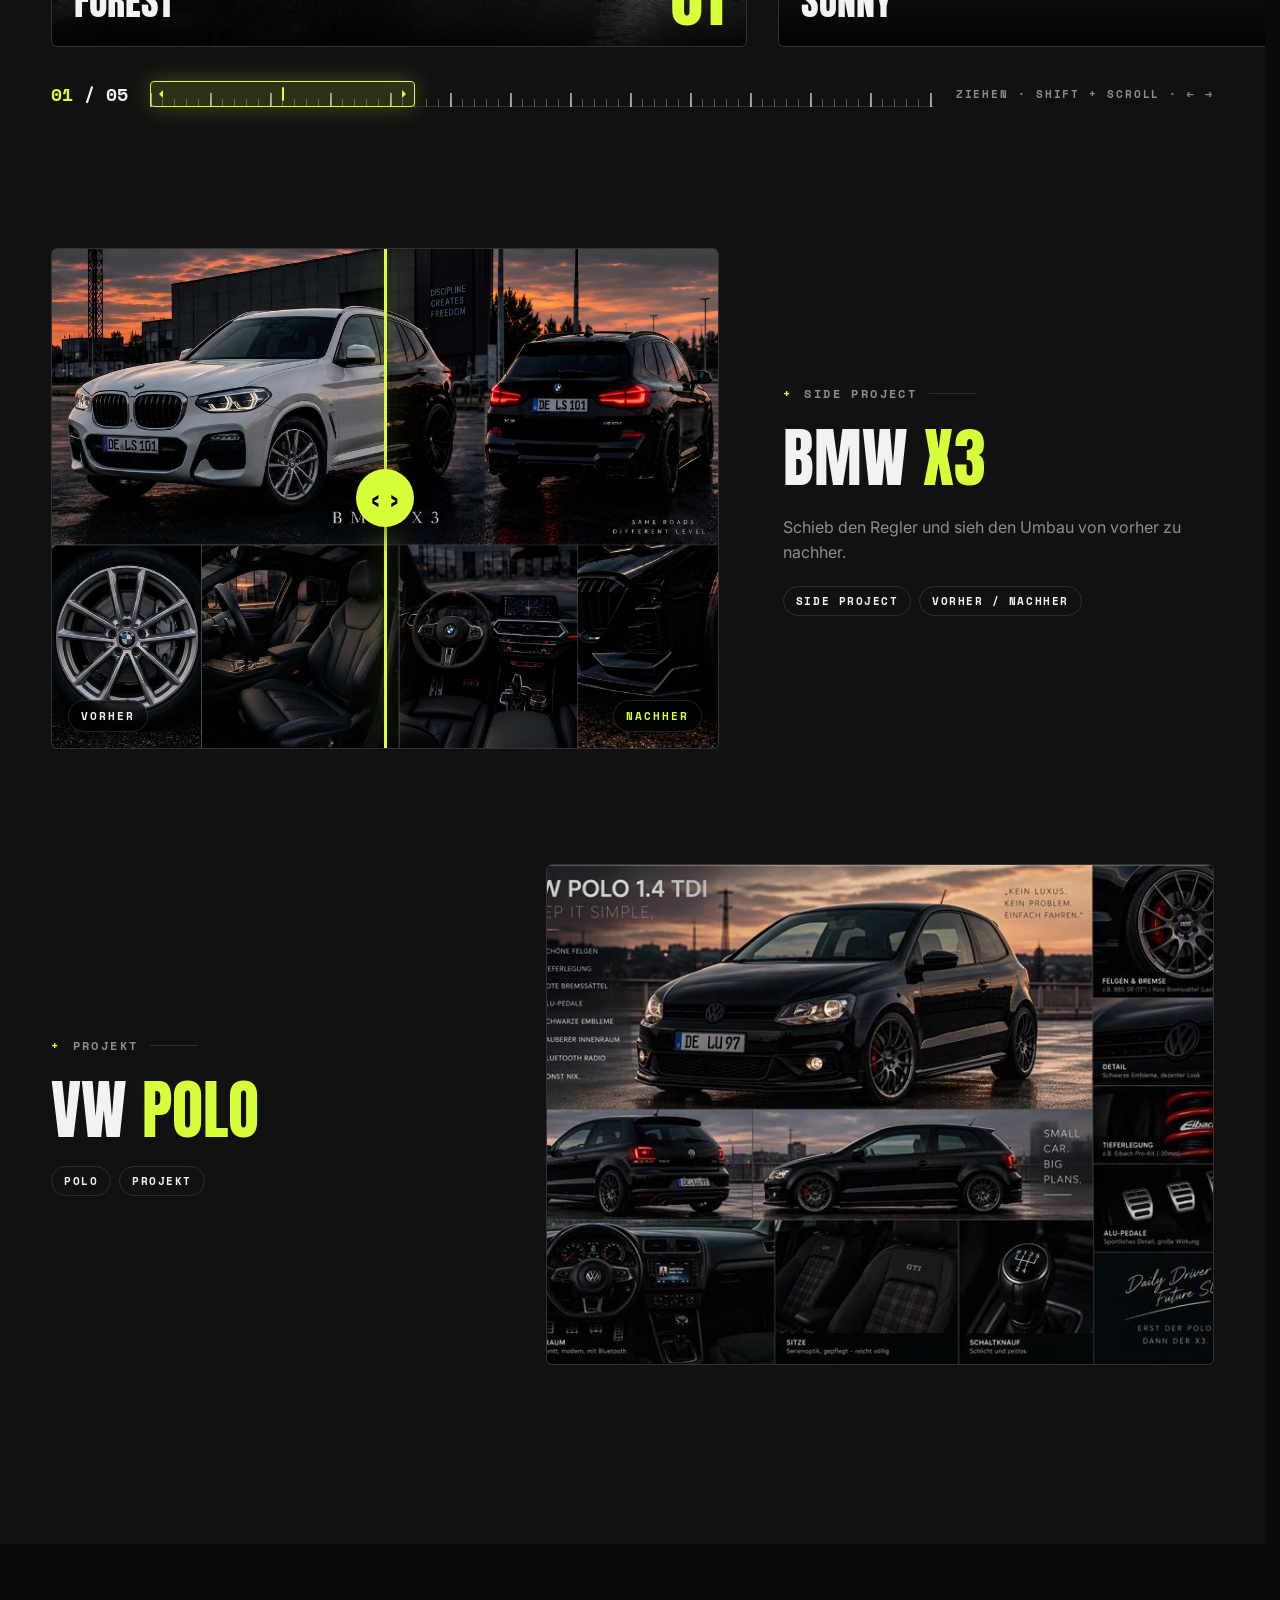
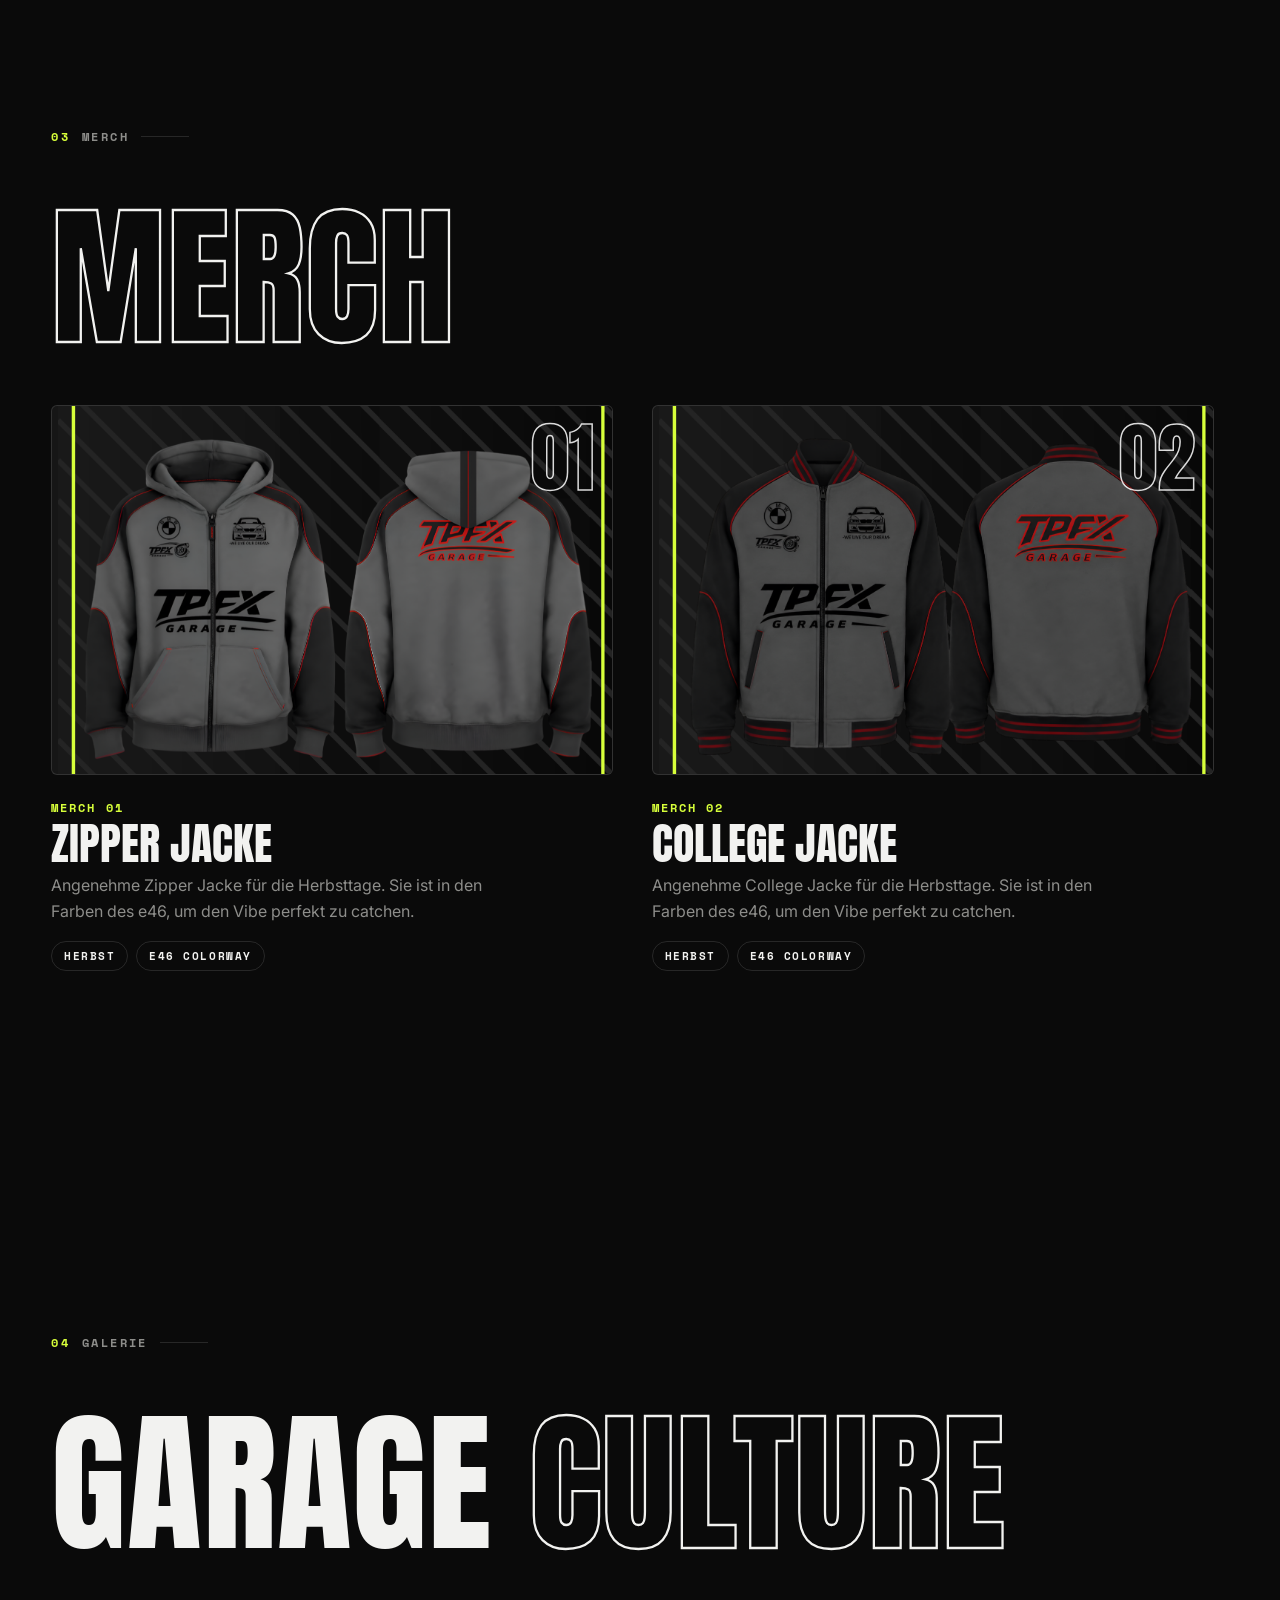
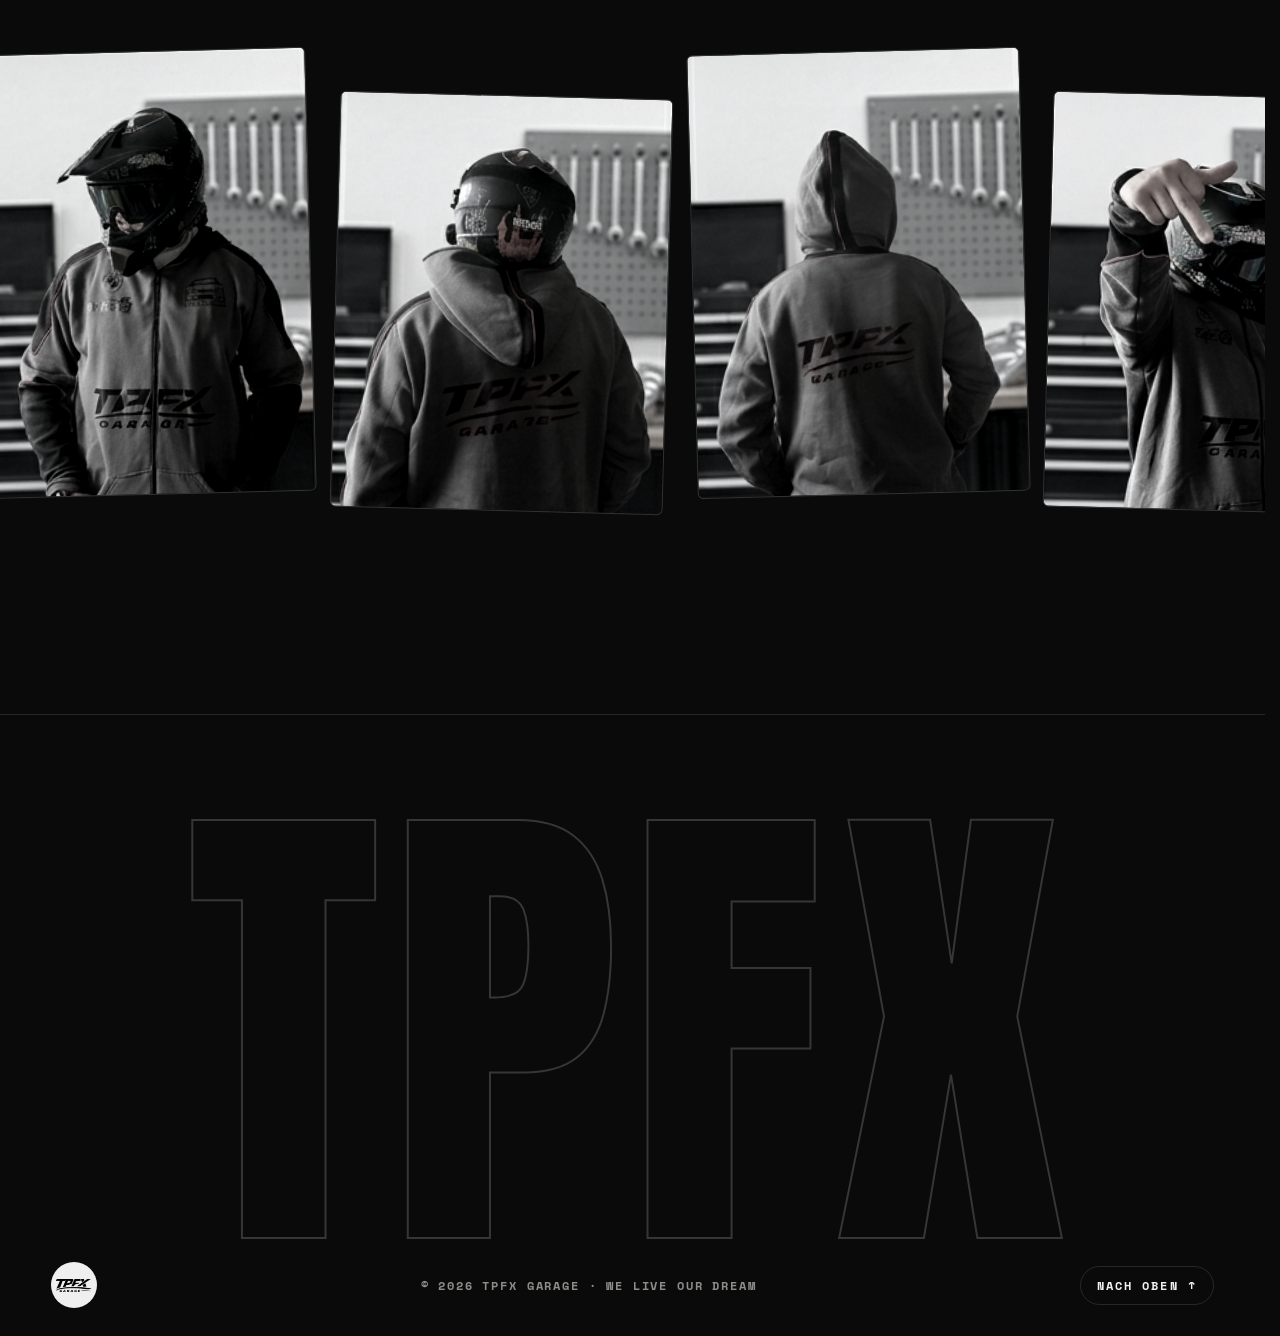
==== commit fe823eed: "Update index.html" ====
--- a/index.html
+++ b/index.html
@@ -1,3 +1,4 @@
+
 
 <!doctype html>
 <html lang="de">
@@ -16,6 +17,7 @@
   <link rel="preconnect" href="https://fonts.gstatic.com" crossorigin>
   <link href="https://fonts.googleapis.com/css2?family=Anton&family=Inter:wght@400;500;600;700&family=Space+Mono:wght@400;700&display=swap" rel="stylesheet">
   <link rel="stylesheet" href="style.css">
+
 </head>
 <body>
 
@@ -149,15 +151,15 @@
           <div class="hs__track">
           <article class="hcard">
             <img class="lb" data-group="projekt" src="images/e46_Original.png" alt="E46 Forest" decoding="async" draggable="false">
-            <div class="hcard__ov"><div><p class="kicker">E46 / Forest</p><h3>Forest</h3><p>Hier kommt dein Text rein.</p></div><span class="hcard__no">01</span></div>
+            <div class="hcard__ov"><div><p class="kicker">E46 / Forest</p><h3>Forest</h3></div><span class="hcard__no">01</span></div>
           </article>
           <article class="hcard">
             <img class="lb" data-group="projekt" src="images/e46_Sunny.png" alt="E46 Sun" decoding="async" draggable="false">
-            <div class="hcard__ov"><div><p class="kicker">E46 / Sun</p><h3>Sunny</h3><p>Hier kommt dein Text rein.</p></div><span class="hcard__no">02</span></div>
+            <div class="hcard__ov"><div><p class="kicker">E46 / Sun</p><h3>Sunny</h3></div><span class="hcard__no">02</span></div>
           </article>
           <article class="hcard">
             <img class="lb" data-group="projekt" src="images/e46_Profil.png" alt="E46 Perspective" decoding="async" draggable="false">
-            <div class="hcard__ov"><div><p class="kicker">E46 / Perspective</p><h3>Perspektive</h3><p>Hier kommt dein Text rein.</p></div><span class="hcard__no">03</span></div>
+            <div class="hcard__ov"><div><p class="kicker">E46 / Perspective</p><h3>Perspektive</h3></div><span class="hcard__no">03</span></div>
           </article>
           <article class="hcard">
             <img class="lb" data-group="projekt" src="images/e46_04.png" alt="E46 Detail 04" decoding="async" draggable="false">
@@ -165,7 +167,7 @@
           </article>
           <article class="hcard">
             <img class="lb" data-group="projekt" src="images/e46_05.png" alt="E46 Detail 05" decoding="async" draggable="false">
-            <div class="hcard__ov"><div><p class="kicker">E46 / Detail</p><h3>Detail II</h3><p>Hier kommt dein Text rein.</p></div><span class="hcard__no">05</span></div>
+            <div class="hcard__ov"><div><p class="kicker">E46 / Detail</p><h3>Detail II</h3></div><span class="hcard__no">05</span></div>
           </article>
           </div>
         </div>
@@ -193,7 +195,7 @@
           <div class="car__info">
             <p class="eyebrow"><span>+</span> Side Project</p>
             <h3 class="car__title">BMW <em>X3</em></h3>
-            <p>Hier kommt dein Text rein. Schieb den Regler und sieh den Umbau von vorher zu nachher.</p>
+            <p>Schieb den Regler und sieh den Umbau von vorher zu nachher.</p>
             <div class="chips"><span>Side Project</span><span>Vorher / Nachher</span></div>
           </div>
         </article>
@@ -205,7 +207,7 @@
           <div class="car__info">
             <p class="eyebrow"><span>+</span> Projekt</p>
             <h3 class="car__title">VW <em>Polo</em></h3>
-            <p>Hier kommt dein Text rein.</p>
+            
             <div class="chips"><span>Polo</span><span>Projekt</span></div>
           </div>
         </article>
@@ -295,6 +297,36 @@
     </div>
   </div>
 
+  <script>
+    // Die Animationen sollen auf Desktop und Mobil gleich laufen.
+    (() => {
+      document.querySelectorAll('link[rel="stylesheet"]').forEach(link => {
+        try {
+          const sheet = link.sheet;
+          if (!sheet) return;
+          for (let i = sheet.cssRules.length - 1; i >= 0; i--) {
+            if (sheet.cssRules[i].conditionText === '(prefers-reduced-motion: reduce)') {
+              sheet.deleteRule(i);
+            }
+          }
+        } catch (_) {}
+      });
+      const nativeMatchMedia = window.matchMedia.bind(window);
+      window.matchMedia = query => {
+        const result = nativeMatchMedia(query);
+        if (query === '(prefers-reduced-motion: reduce)') {
+          return new Proxy(result, {
+            get(target, prop) {
+              if (prop === 'matches') return false;
+              const value = Reflect.get(target, prop, target);
+              return typeof value === 'function' ? value.bind(target) : value;
+            }
+          });
+        }
+        return result;
+      };
+    })();
+  </script>
   <script src="script.js"></script>
 </body>
 </html>
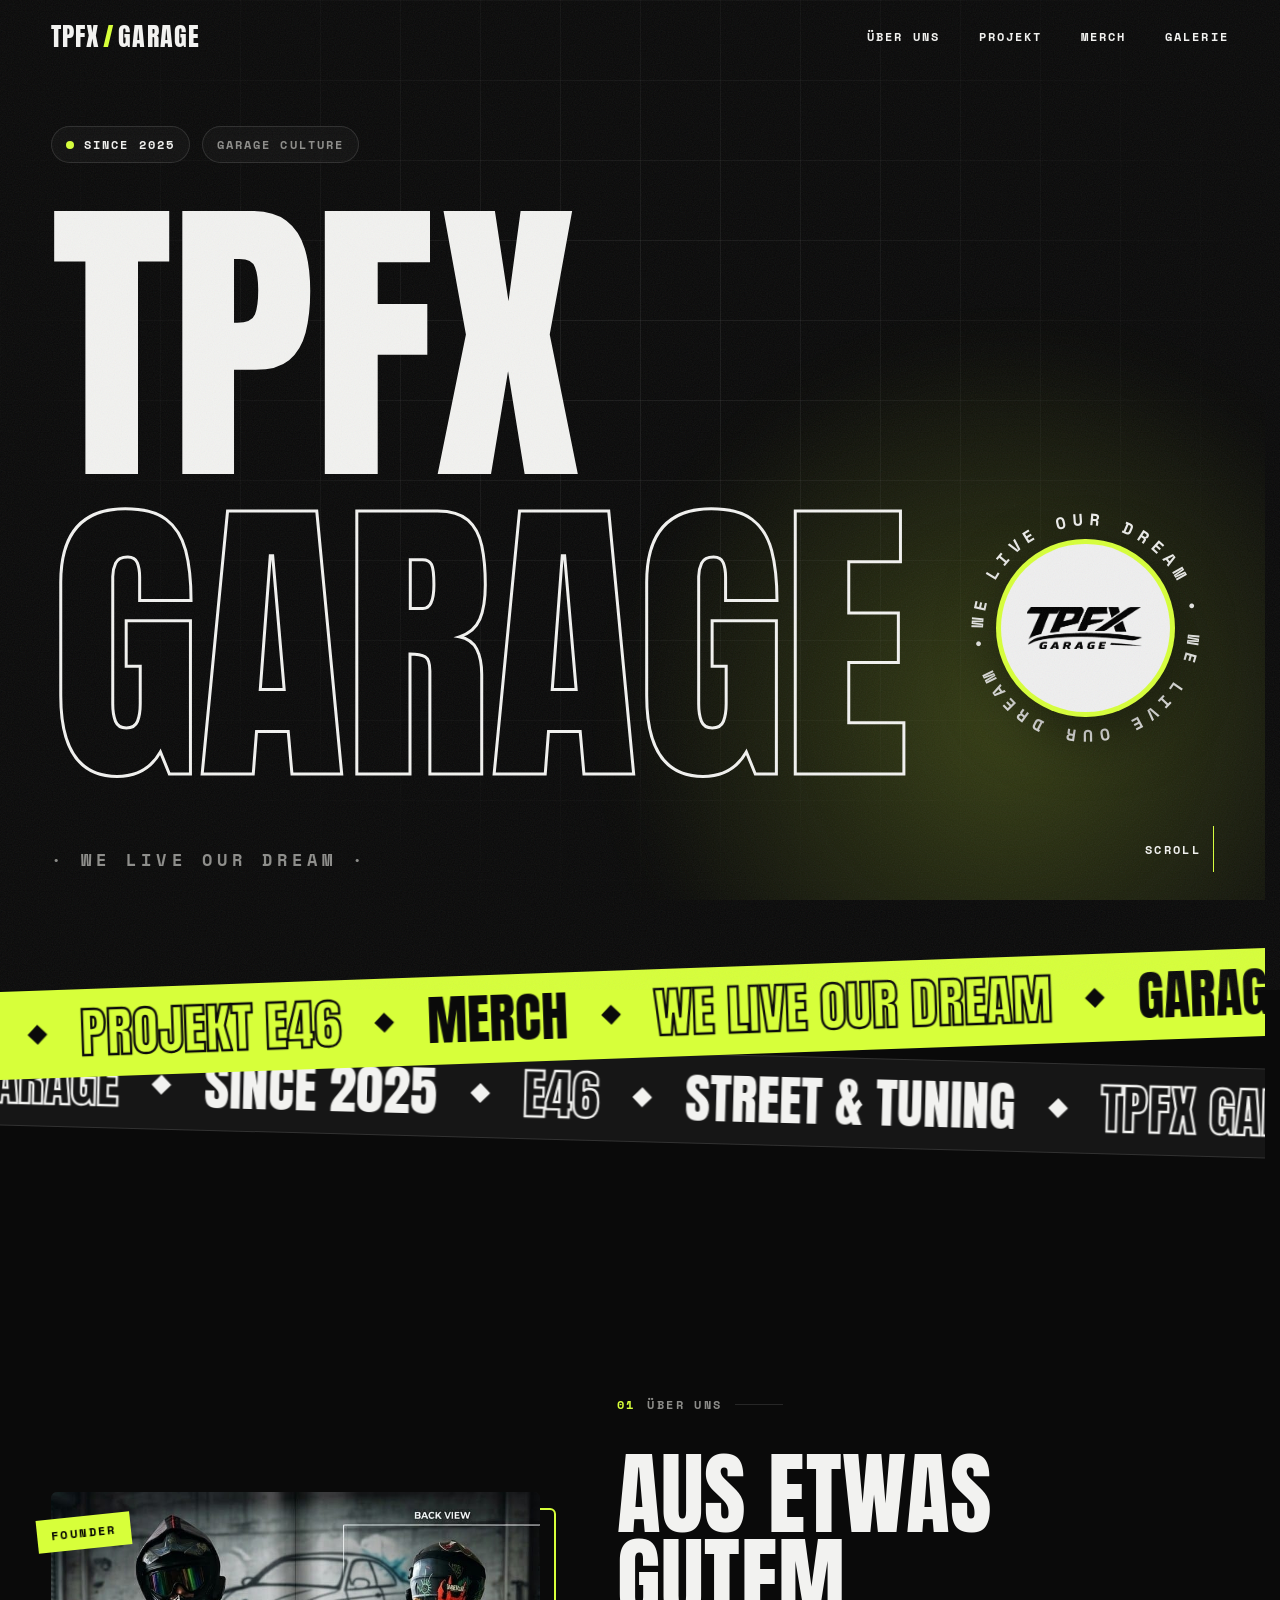
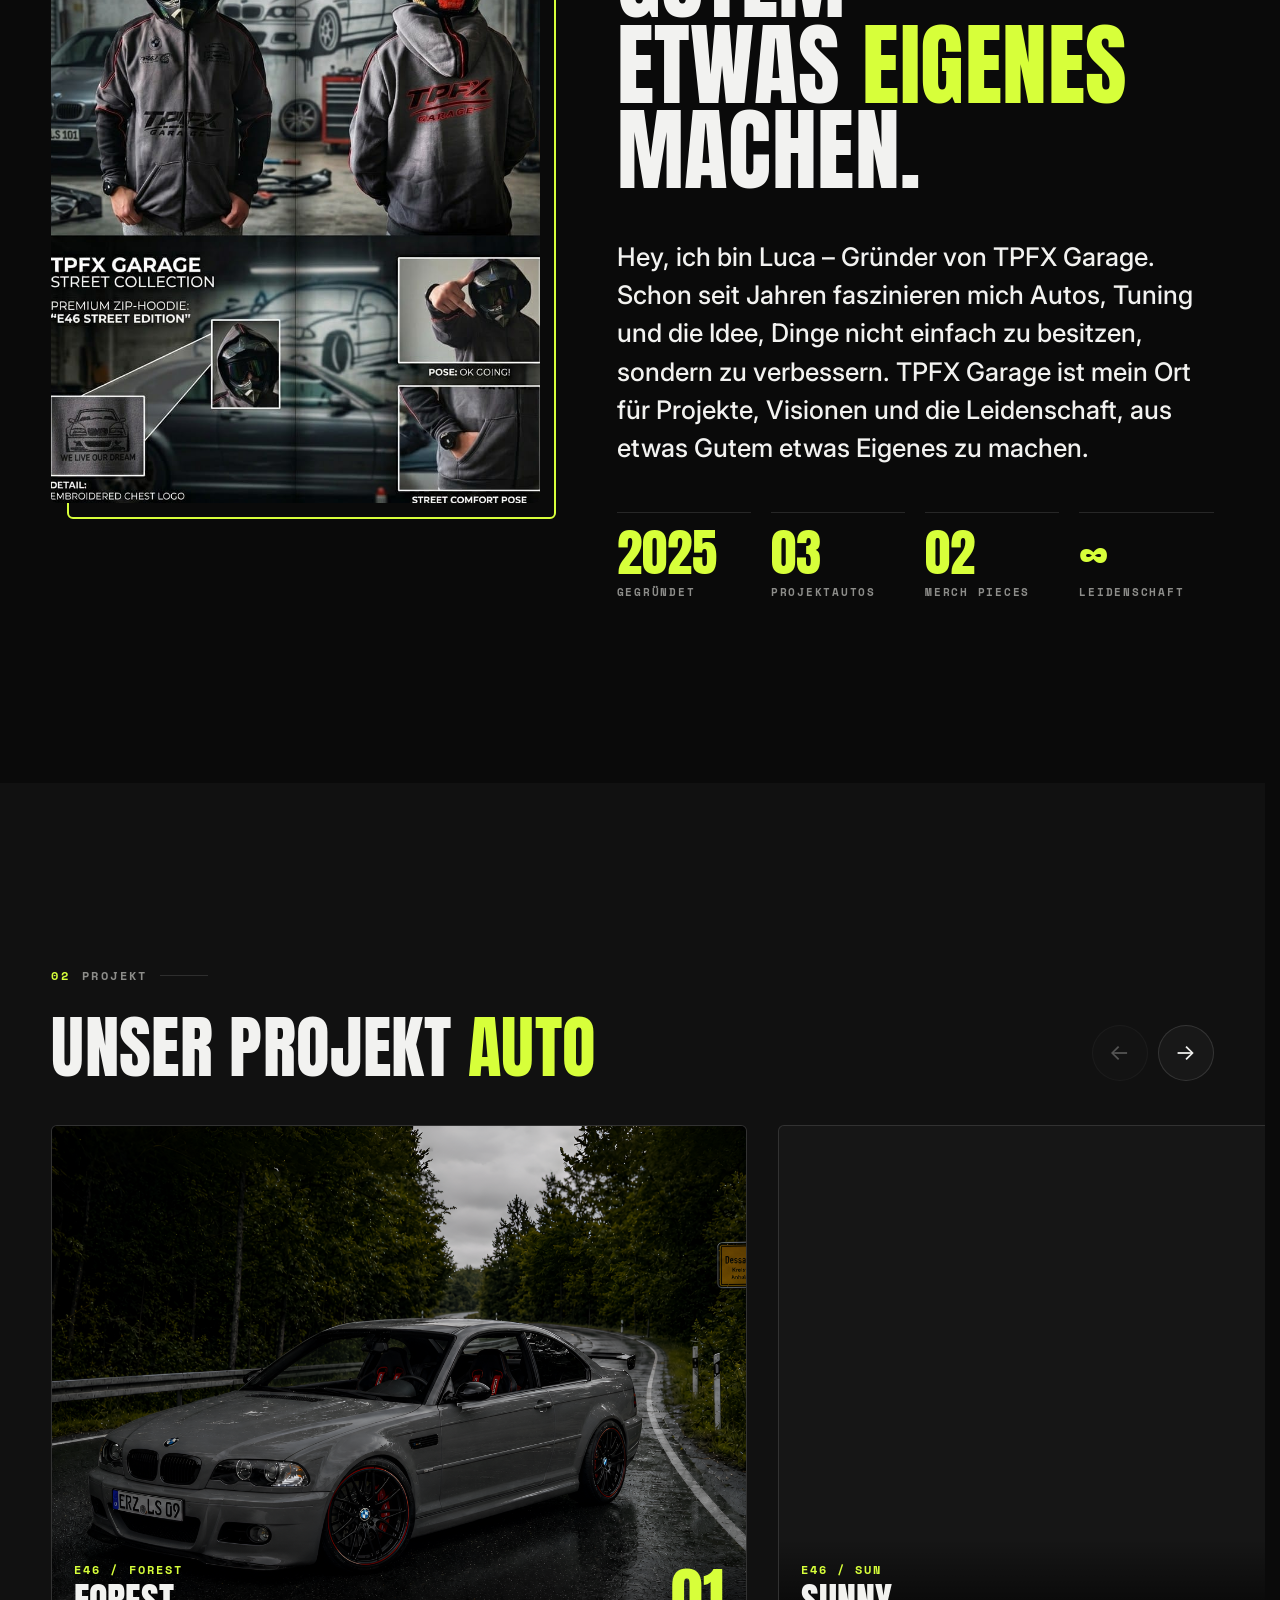
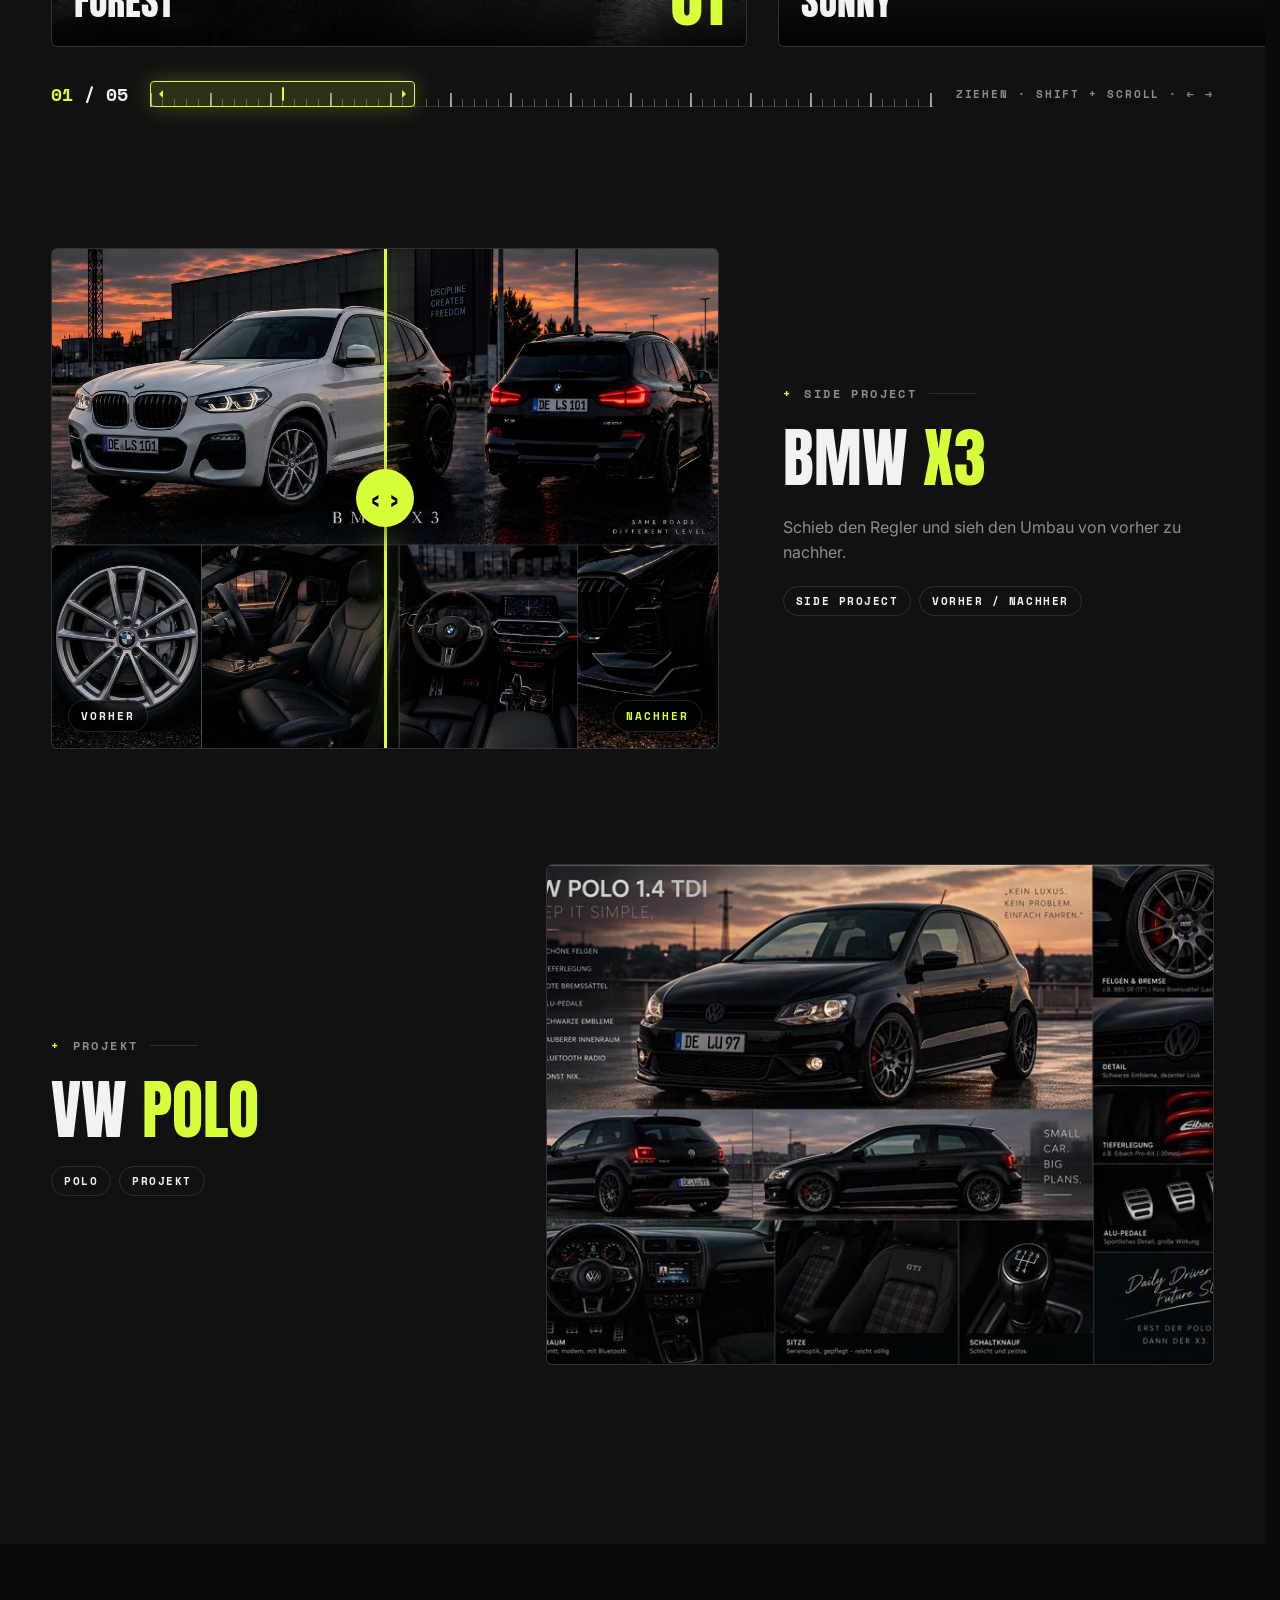
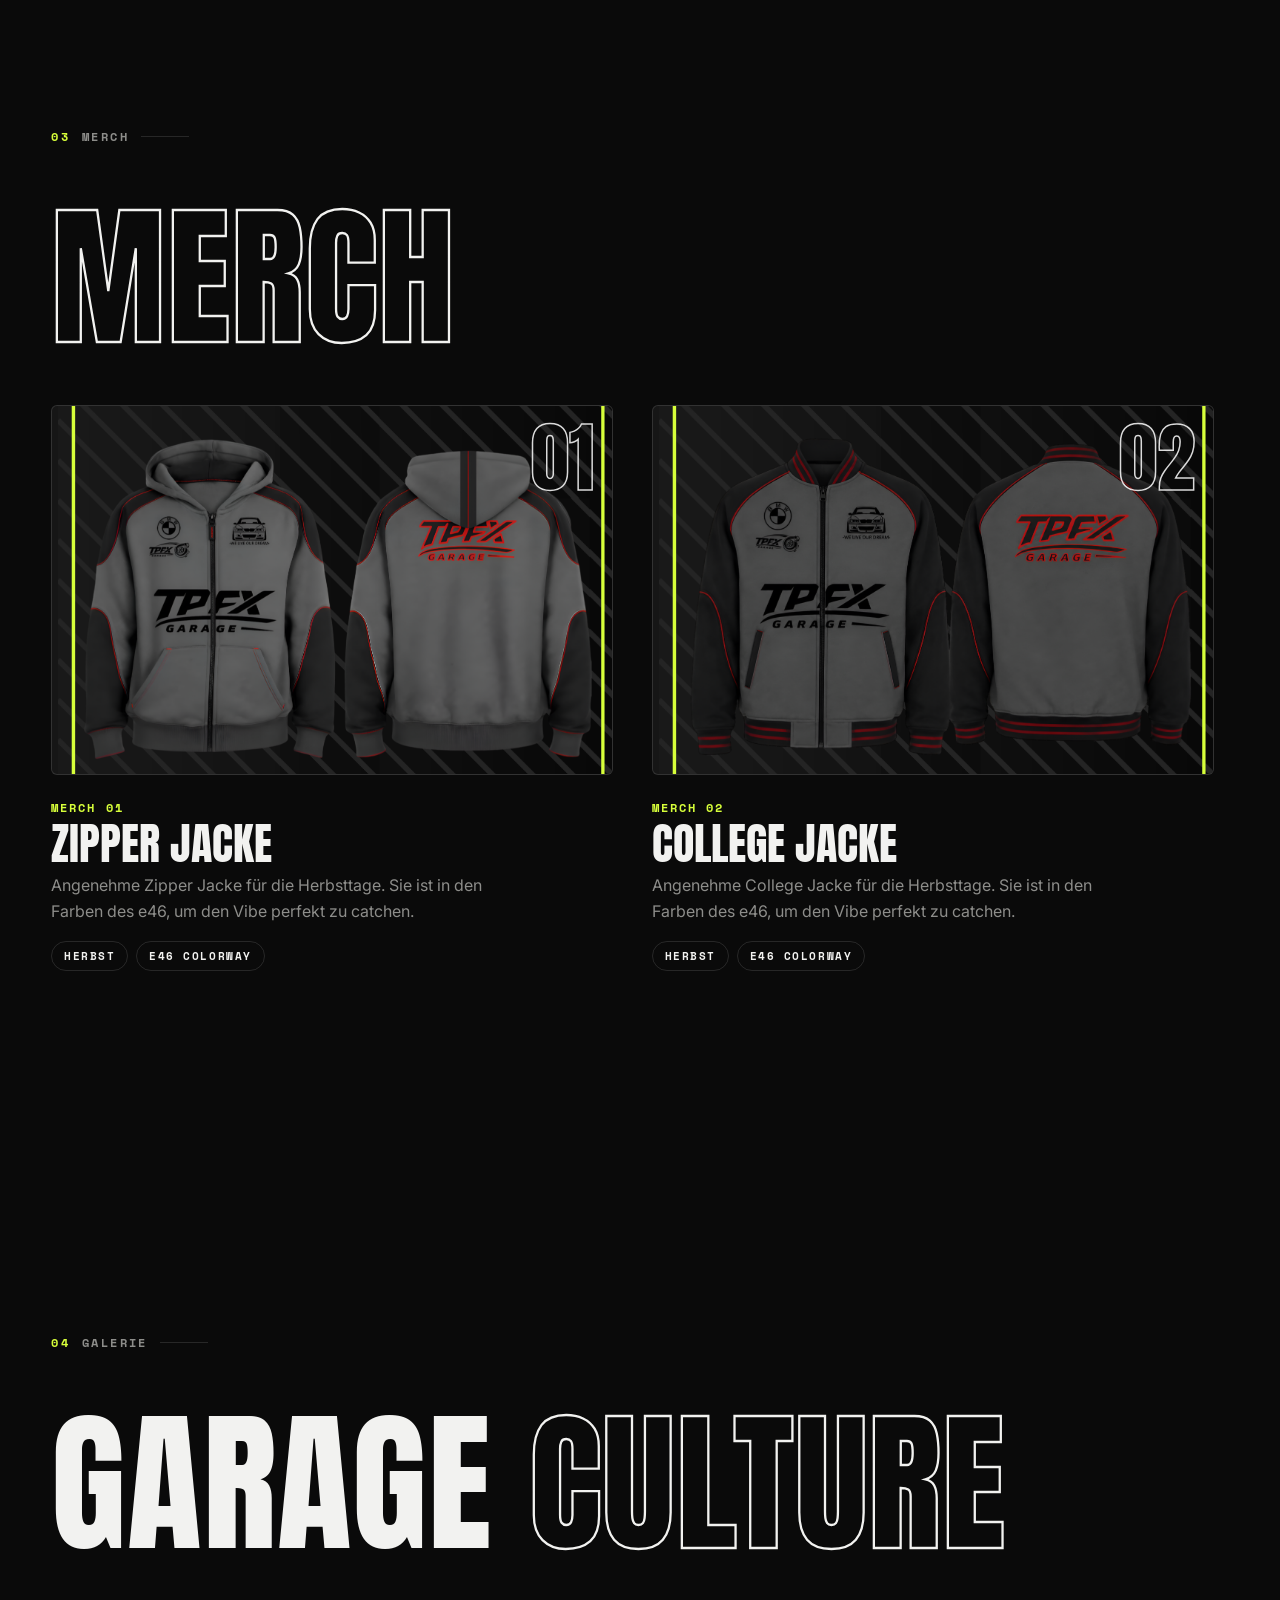
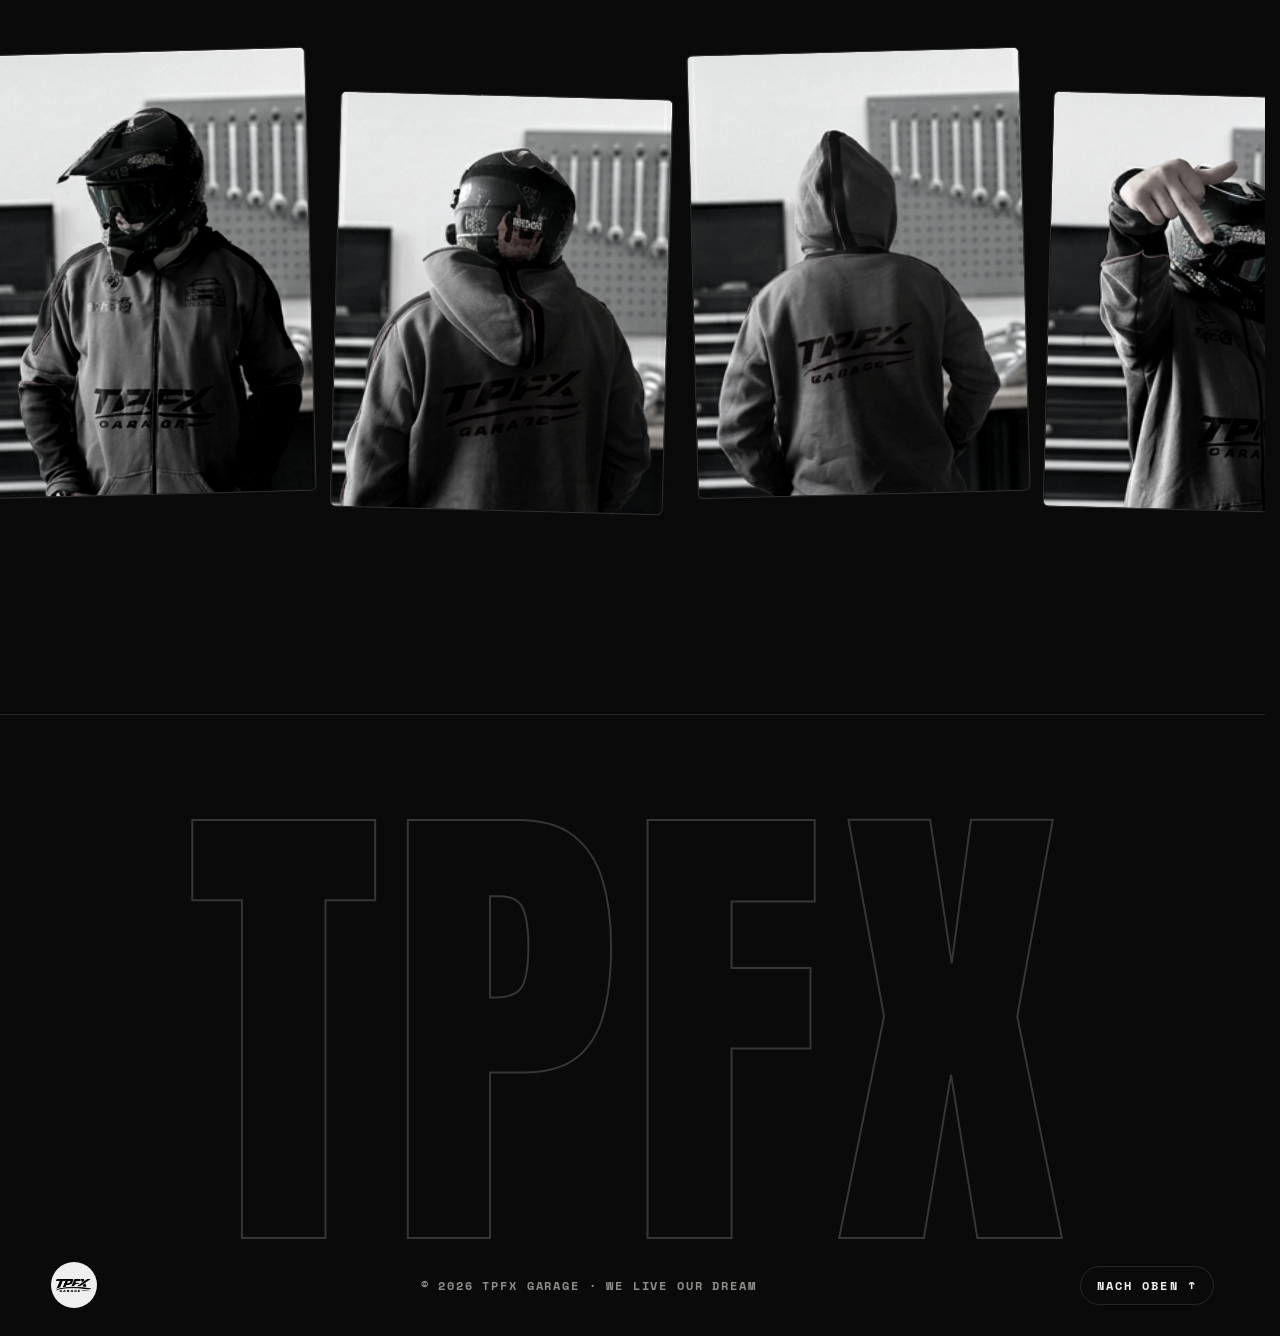
==== commit 7c836e9a: "Update index.html" ====
--- a/index.html
+++ b/index.html
@@ -32,7 +32,6 @@
 
   <div class="grain" aria-hidden="true"></div>
   <div class="scroll-progress" aria-hidden="true"><i id="scrollBar"></i></div>
-  <div class="cursor" id="cursor" aria-hidden="true"><span></span></div>
 
   <!-- NAV -->
   <header class="nav" id="nav">
